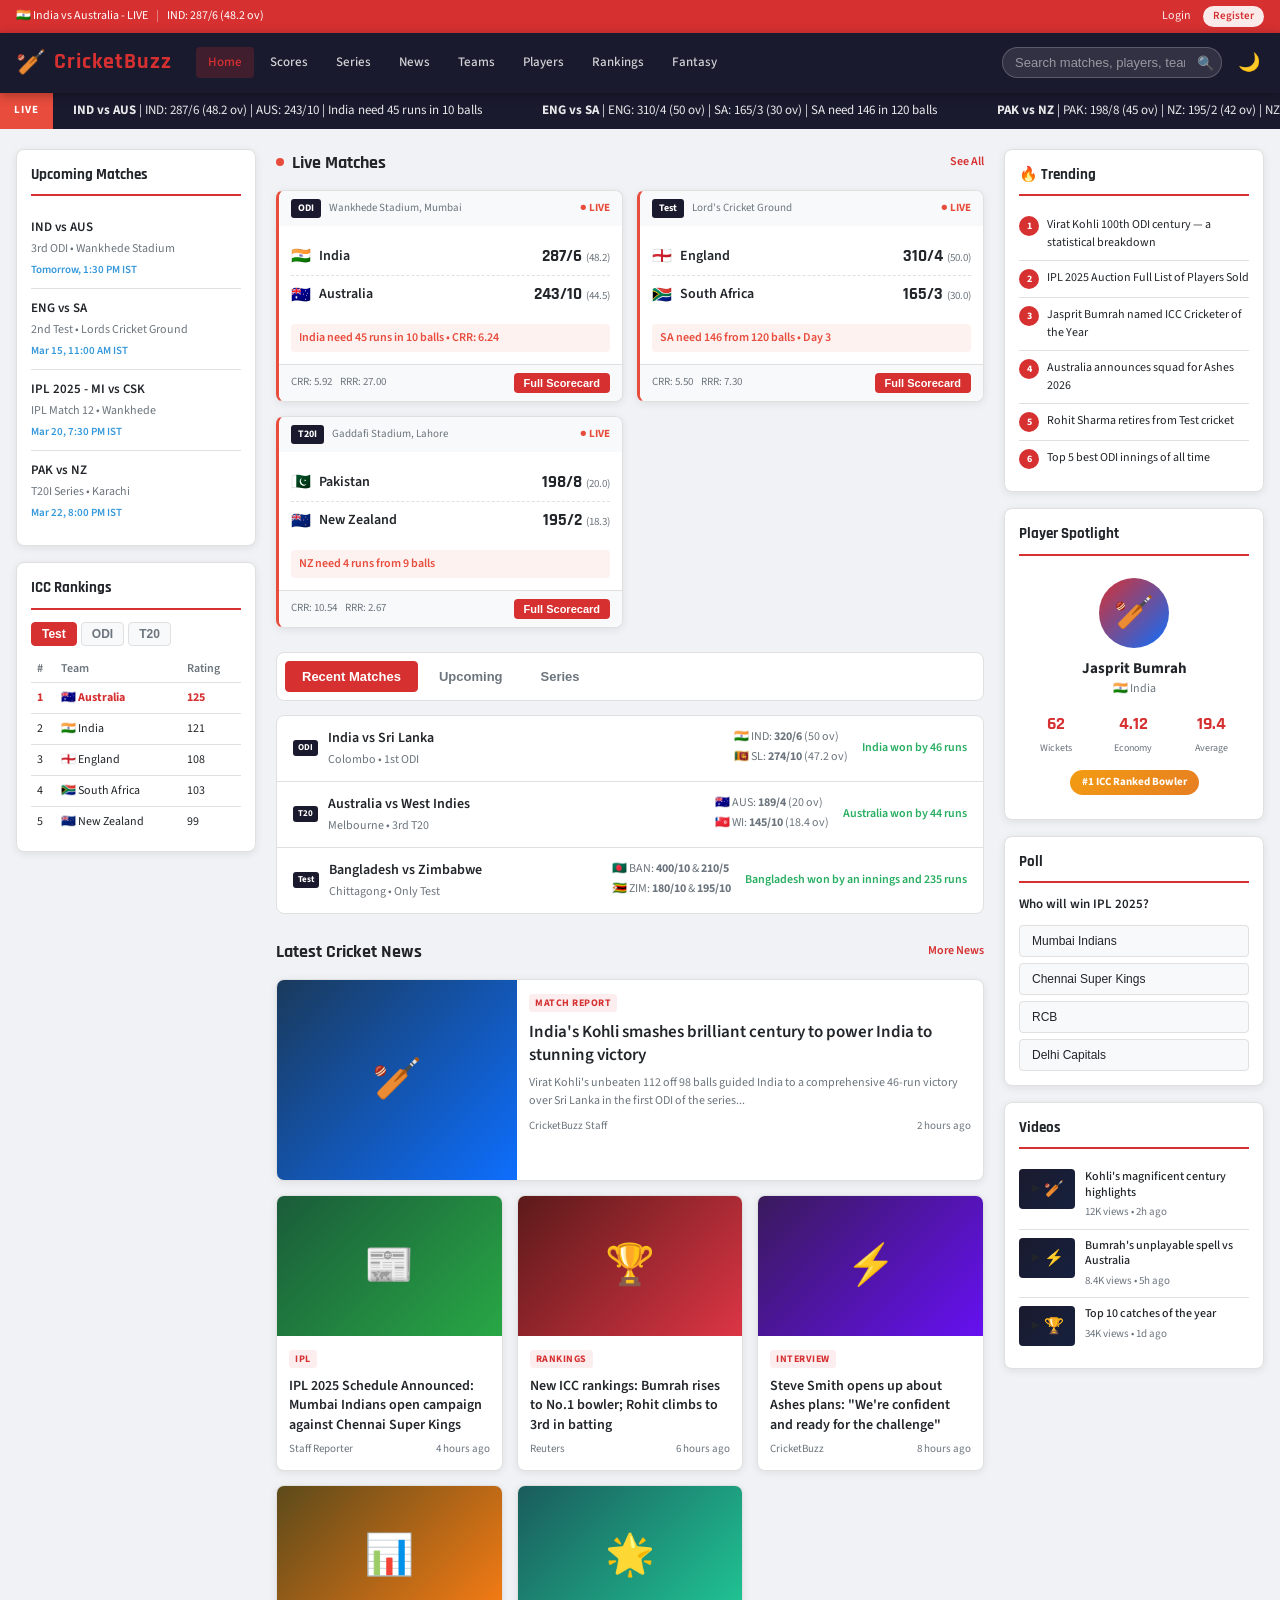
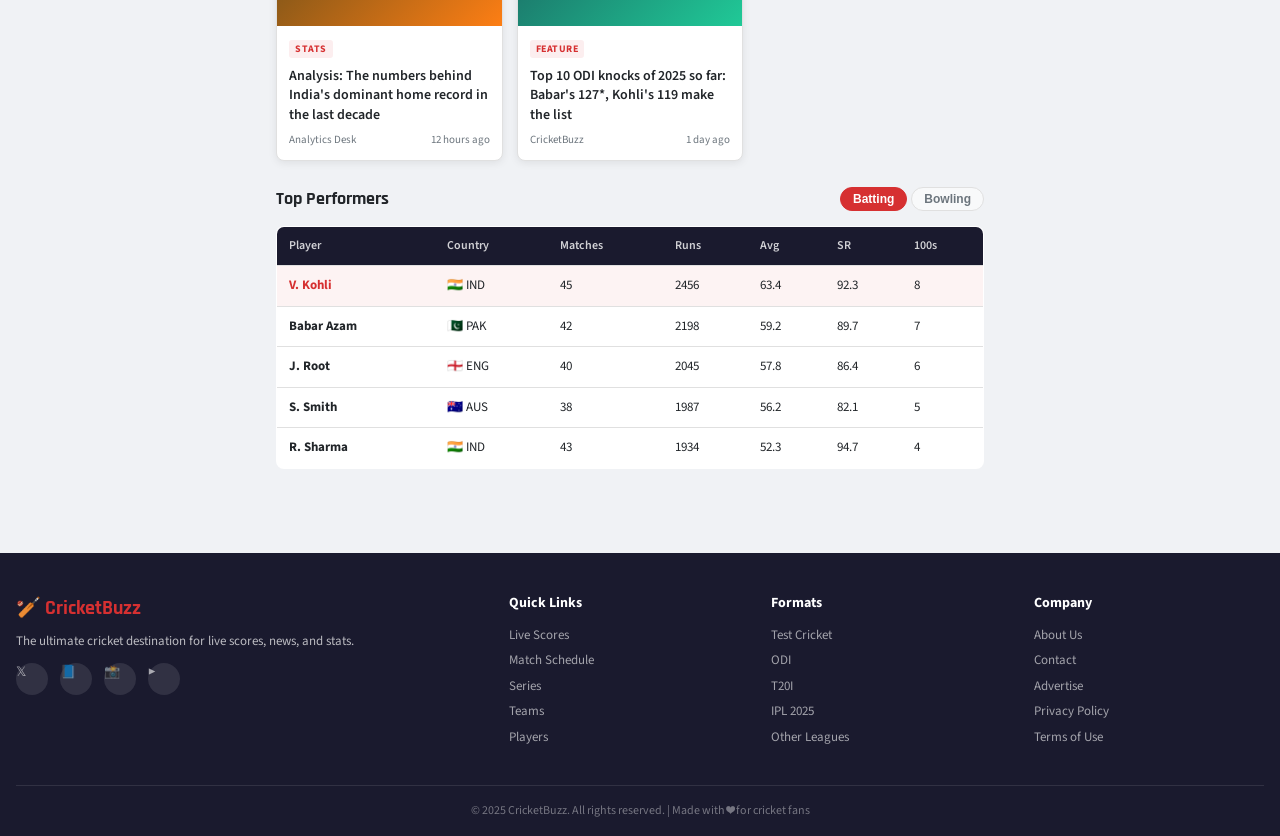
==== index.html @ 5d28f2ae "Add files via upload" ====
<!DOCTYPE html>
<html lang="en">
<head>
<meta charset="UTF-8">
<meta name="viewport" content="width=device-width, initial-scale=1.0">
<title>CricketBuzz - Live Cricket Scores, News & Stats</title>
<link href="https://fonts.googleapis.com/css2?family=Rajdhani:wght@400;500;600;700&family=Source+Sans+3:wght@300;400;600;700&display=swap" rel="stylesheet">
<link rel="stylesheet" href="style.css">
</head>
<body>

<!-- TOP BAR -->
<div class="top-bar">
  <div class="container">
    <div class="top-bar-left">
      <span>🇮🇳 India vs Australia - LIVE</span>
      <span class="separator">|</span>
      <span>IND: 287/6 (48.2 ov)</span>
    </div>
    <div class="top-bar-right">
      <a href="#">Login</a>
      <a href="#" class="btn-register">Register</a>
    </div>
  </div>
</div>

<!-- HEADER -->
<header class="header">
  <div class="container">
    <div class="header-inner">
      <div class="logo">
        <span class="logo-icon">🏏</span>
        <span class="logo-text">CricketBuzz</span>
      </div>
      <nav class="main-nav">
        <a href="#" class="active">Home</a>
        <a href="#">Scores</a>
        <a href="#">Series</a>
        <a href="#">News</a>
        <a href="#">Teams</a>
        <a href="#">Players</a>
        <a href="#">Rankings</a>
        <a href="#">Fantasy</a>
      </nav>
      <div class="header-actions">
        <div class="search-bar">
          <input type="text" placeholder="Search matches, players, teams..." id="searchInput">
          <button class="search-btn">🔍</button>
          <div class="search-dropdown" id="searchDropdown"></div>
        </div>
        <div class="theme-toggle" id="themeToggle" title="Toggle theme">🌙</div>
      </div>
    </div>
    <div class="mobile-nav-toggle" id="navToggle">☰</div>
  </div>
</header>

<!-- LIVE MATCH TICKER -->
<div class="ticker-bar">
  <div class="ticker-label">LIVE</div>
  <div class="ticker-content">
    <div class="ticker-track" id="tickerTrack">
      <span class="ticker-item"><strong>IND vs AUS</strong> | IND: 287/6 (48.2 ov) | AUS: 243/10 | India need 45 runs in 10 balls</span>
      <span class="ticker-item"><strong>ENG vs SA</strong> | ENG: 310/4 (50 ov) | SA: 165/3 (30 ov) | SA need 146 in 120 balls</span>
      <span class="ticker-item"><strong>PAK vs NZ</strong> | PAK: 198/8 (45 ov) | NZ: 195/2 (42 ov) | NZ need 4 in 18 balls</span>
      <span class="ticker-item"><strong>WI vs SL</strong> | WI: 145/10 (38.4 ov) | SL: 148/3 (31.2 ov) | SL won by 7 wickets</span>
    </div>
  </div>
</div>

<!-- MAIN CONTENT -->
<main class="main-content">
  <div class="container">
    <div class="content-grid">

      <!-- LEFT SIDEBAR -->
      <aside class="left-sidebar">
        <div class="widget">
          <div class="widget-title">Upcoming Matches</div>
          <div class="upcoming-list" id="upcomingList">
            <div class="upcoming-item">
              <div class="match-teams">IND vs AUS</div>
              <div class="match-info">3rd ODI • Wankhede Stadium</div>
              <div class="match-time">Tomorrow, 1:30 PM IST</div>
            </div>
            <div class="upcoming-item">
              <div class="match-teams">ENG vs SA</div>
              <div class="match-info">2nd Test • Lords Cricket Ground</div>
              <div class="match-time">Mar 15, 11:00 AM IST</div>
            </div>
            <div class="upcoming-item">
              <div class="match-teams">IPL 2025 - MI vs CSK</div>
              <div class="match-info">IPL Match 12 • Wankhede</div>
              <div class="match-time">Mar 20, 7:30 PM IST</div>
            </div>
            <div class="upcoming-item">
              <div class="match-teams">PAK vs NZ</div>
              <div class="match-info">T20I Series • Karachi</div>
              <div class="match-time">Mar 22, 8:00 PM IST</div>
            </div>
          </div>
        </div>

        <div class="widget">
          <div class="widget-title">ICC Rankings</div>
          <div class="tabs-mini">
            <button class="tab-mini active" onclick="showRankingTab('test')">Test</button>
            <button class="tab-mini" onclick="showRankingTab('odi')">ODI</button>
            <button class="tab-mini" onclick="showRankingTab('t20')">T20</button>
          </div>
          <div id="rankingContent">
            <table class="ranking-table">
              <thead><tr><th>#</th><th>Team</th><th>Rating</th></tr></thead>
              <tbody id="rankingBody">
                <tr><td>1</td><td>🇦🇺 Australia</td><td>125</td></tr>
                <tr><td>2</td><td>🇮🇳 India</td><td>121</td></tr>
                <tr><td>3</td><td>🏴󠁧󠁢󠁥󠁮󠁧󠁿 England</td><td>108</td></tr>
                <tr><td>4</td><td>🇿🇦 South Africa</td><td>103</td></tr>
                <tr><td>5</td><td>🇳🇿 New Zealand</td><td>99</td></tr>
              </tbody>
            </table>
          </div>
        </div>
      </aside>

      <!-- CENTER CONTENT -->
      <div class="center-content">

        <!-- LIVE MATCHES -->
        <section class="section">
          <div class="section-header">
            <h2 class="section-title"><span class="live-dot"></span> Live Matches</h2>
            <a href="#" class="see-all">See All</a>
          </div>
          <div class="live-matches-grid" id="liveMatchGrid">

            <div class="match-card live" onclick="openMatchModal('IND vs AUS')">
              <div class="match-card-header">
                <span class="match-type-badge">ODI</span>
                <span class="match-venue">Wankhede Stadium, Mumbai</span>
                <span class="live-badge pulse">● LIVE</span>
              </div>
              <div class="match-card-body">
                <div class="team-score">
                  <div class="team-info"><span class="flag">🇮🇳</span><span class="team-name">India</span></div>
                  <div class="score-info"><span class="score">287/6</span><span class="overs">(48.2)</span></div>
                </div>
                <div class="team-score">
                  <div class="team-info"><span class="flag">🇦🇺</span><span class="team-name">Australia</span></div>
                  <div class="score-info"><span class="score">243/10</span><span class="overs">(44.5)</span></div>
                </div>
                <div class="match-status">India need 45 runs in 10 balls • CRR: 6.24</div>
              </div>
              <div class="match-card-footer">
                <span class="crr">CRR: 5.92</span>
                <span class="rrr">RRR: 27.00</span>
                <button class="btn-scorecard">Full Scorecard</button>
              </div>
            </div>

            <div class="match-card live" onclick="openMatchModal('ENG vs SA')">
              <div class="match-card-header">
                <span class="match-type-badge">Test</span>
                <span class="match-venue">Lord's Cricket Ground</span>
                <span class="live-badge pulse">● LIVE</span>
              </div>
              <div class="match-card-body">
                <div class="team-score">
                  <div class="team-info"><span class="flag">🏴󠁧󠁢󠁥󠁮󠁧󠁿</span><span class="team-name">England</span></div>
                  <div class="score-info"><span class="score">310/4</span><span class="overs">(50.0)</span></div>
                </div>
                <div class="team-score">
                  <div class="team-info"><span class="flag">🇿🇦</span><span class="team-name">South Africa</span></div>
                  <div class="score-info"><span class="score">165/3</span><span class="overs">(30.0)</span></div>
                </div>
                <div class="match-status">SA need 146 from 120 balls • Day 3</div>
              </div>
              <div class="match-card-footer">
                <span class="crr">CRR: 5.50</span>
                <span class="rrr">RRR: 7.30</span>
                <button class="btn-scorecard">Full Scorecard</button>
              </div>
            </div>

            <div class="match-card live" onclick="openMatchModal('PAK vs NZ')">
              <div class="match-card-header">
                <span class="match-type-badge">T20I</span>
                <span class="match-venue">Gaddafi Stadium, Lahore</span>
                <span class="live-badge pulse">● LIVE</span>
              </div>
              <div class="match-card-body">
                <div class="team-score">
                  <div class="team-info"><span class="flag">🇵🇰</span><span class="team-name">Pakistan</span></div>
                  <div class="score-info"><span class="score">198/8</span><span class="overs">(20.0)</span></div>
                </div>
                <div class="team-score">
                  <div class="team-info"><span class="flag">🇳🇿</span><span class="team-name">New Zealand</span></div>
                  <div class="score-info"><span class="score">195/2</span><span class="overs">(18.3)</span></div>
                </div>
                <div class="match-status">NZ need 4 runs from 9 balls</div>
              </div>
              <div class="match-card-footer">
                <span class="crr">CRR: 10.54</span>
                <span class="rrr">RRR: 2.67</span>
                <button class="btn-scorecard">Full Scorecard</button>
              </div>
            </div>

          </div>
        </section>

        <!-- TABS: Recent / Upcoming -->
        <section class="section">
          <div class="tabs-bar">
            <button class="tab active" onclick="showTab('recent')">Recent Matches</button>
            <button class="tab" onclick="showTab('upcoming')">Upcoming</button>
            <button class="tab" onclick="showTab('series')">Series</button>
          </div>

          <div id="tab-recent" class="tab-content active">
            <div class="match-list">
              <div class="match-list-item completed">
                <div class="mli-left">
                  <span class="match-type-badge small">ODI</span>
                  <div>
                    <div class="mli-teams">India vs Sri Lanka</div>
                    <div class="mli-venue">Colombo • 1st ODI</div>
                  </div>
                </div>
                <div class="mli-scores">
                  <div>🇮🇳 IND: <strong>320/6</strong> (50 ov)</div>
                  <div>🇱🇰 SL: <strong>274/10</strong> (47.2 ov)</div>
                </div>
                <div class="mli-result win">India won by 46 runs</div>
              </div>
              <div class="match-list-item completed">
                <div class="mli-left">
                  <span class="match-type-badge small">T20</span>
                  <div>
                    <div class="mli-teams">Australia vs West Indies</div>
                    <div class="mli-venue">Melbourne • 3rd T20</div>
                  </div>
                </div>
                <div class="mli-scores">
                  <div>🇦🇺 AUS: <strong>189/4</strong> (20 ov)</div>
                  <div>🇼🇫 WI: <strong>145/10</strong> (18.4 ov)</div>
                </div>
                <div class="mli-result win">Australia won by 44 runs</div>
              </div>
              <div class="match-list-item completed">
                <div class="mli-left">
                  <span class="match-type-badge small">Test</span>
                  <div>
                    <div class="mli-teams">Bangladesh vs Zimbabwe</div>
                    <div class="mli-venue">Chittagong • Only Test</div>
                  </div>
                </div>
                <div class="mli-scores">
                  <div>🇧🇩 BAN: <strong>400/10</strong> & <strong>210/5</strong></div>
                  <div>🇿🇼 ZIM: <strong>180/10</strong> & <strong>195/10</strong></div>
                </div>
                <div class="mli-result win">Bangladesh won by an innings and 235 runs</div>
              </div>
            </div>
          </div>

          <div id="tab-upcoming" class="tab-content">
            <div class="match-list">
              <div class="match-list-item upcoming">
                <div class="mli-left">
                  <span class="match-type-badge small ipl">IPL</span>
                  <div>
                    <div class="mli-teams">MI vs CSK</div>
                    <div class="mli-venue">Wankhede, Mumbai • Match 12</div>
                  </div>
                </div>
                <div class="mli-time">Mar 20 • 7:30 PM IST</div>
                <div class="mli-result upcoming-tag">Upcoming</div>
              </div>
              <div class="match-list-item upcoming">
                <div class="mli-left">
                  <span class="match-type-badge small">ODI</span>
                  <div>
                    <div class="mli-teams">IND vs AUS</div>
                    <div class="mli-venue">Pune • 3rd ODI</div>
                  </div>
                </div>
                <div class="mli-time">Mar 21 • 1:30 PM IST</div>
                <div class="mli-result upcoming-tag">Upcoming</div>
              </div>
            </div>
          </div>

          <div id="tab-series" class="tab-content">
            <div class="series-list">
              <div class="series-item">
                <div class="series-flag">🇮🇳</div>
                <div class="series-info">
                  <div class="series-name">India vs Australia 2025</div>
                  <div class="series-format">3 ODIs, 2 T20Is</div>
                </div>
                <span class="series-status live-tag">Live</span>
              </div>
              <div class="series-item">
                <div class="series-flag">🏆</div>
                <div class="series-info">
                  <div class="series-name">IPL 2025</div>
                  <div class="series-format">74 Matches</div>
                </div>
                <span class="series-status upcoming-tag">Upcoming</span>
              </div>
              <div class="series-item">
                <div class="series-flag">🏴󠁧󠁢󠁥󠁮󠁧󠁿</div>
                <div class="series-info">
                  <div class="series-name">England vs South Africa</div>
                  <div class="series-format">2 Tests</div>
                </div>
                <span class="series-status live-tag">Live</span>
              </div>
            </div>
          </div>
        </section>

        <!-- NEWS SECTION -->
        <section class="section">
          <div class="section-header">
            <h2 class="section-title">Latest Cricket News</h2>
            <a href="#" class="see-all">More News</a>
          </div>
          <div class="news-grid" id="newsGrid">
            <div class="news-card featured">
              <div class="news-img" style="background: linear-gradient(135deg, #1a3a5c, #0d6efd);">
                <span class="news-img-icon">🏏</span>
              </div>
              <div class="news-body">
                <span class="news-tag">MATCH REPORT</span>
                <h3 class="news-title">India's Kohli smashes brilliant century to power India to stunning victory</h3>
                <p class="news-excerpt">Virat Kohli's unbeaten 112 off 98 balls guided India to a comprehensive 46-run victory over Sri Lanka in the first ODI of the series...</p>
                <div class="news-meta"><span>CricketBuzz Staff</span><span>2 hours ago</span></div>
              </div>
            </div>

            <div class="news-card">
              <div class="news-img" style="background: linear-gradient(135deg, #1a5c3a, #28a745);">
                <span class="news-img-icon">📰</span>
              </div>
              <div class="news-body">
                <span class="news-tag">IPL</span>
                <h3 class="news-title">IPL 2025 Schedule Announced: Mumbai Indians open campaign against Chennai Super Kings</h3>
                <div class="news-meta"><span>Staff Reporter</span><span>4 hours ago</span></div>
              </div>
            </div>

            <div class="news-card">
              <div class="news-img" style="background: linear-gradient(135deg, #5c1a1a, #dc3545);">
                <span class="news-img-icon">🏆</span>
              </div>
              <div class="news-body">
                <span class="news-tag">RANKINGS</span>
                <h3 class="news-title">New ICC rankings: Bumrah rises to No.1 bowler; Rohit climbs to 3rd in batting</h3>
                <div class="news-meta"><span>Reuters</span><span>6 hours ago</span></div>
              </div>
            </div>

            <div class="news-card">
              <div class="news-img" style="background: linear-gradient(135deg, #3a1a5c, #6610f2);">
                <span class="news-img-icon">⚡</span>
              </div>
              <div class="news-body">
                <span class="news-tag">INTERVIEW</span>
                <h3 class="news-title">Steve Smith opens up about Ashes plans: "We're confident and ready for the challenge"</h3>
                <div class="news-meta"><span>CricketBuzz</span><span>8 hours ago</span></div>
              </div>
            </div>

            <div class="news-card">
              <div class="news-img" style="background: linear-gradient(135deg, #5c4a1a, #fd7e14);">
                <span class="news-img-icon">📊</span>
              </div>
              <div class="news-body">
                <span class="news-tag">STATS</span>
                <h3 class="news-title">Analysis: The numbers behind India's dominant home record in the last decade</h3>
                <div class="news-meta"><span>Analytics Desk</span><span>12 hours ago</span></div>
              </div>
            </div>

            <div class="news-card">
              <div class="news-img" style="background: linear-gradient(135deg, #1a5c5c, #20c997);">
                <span class="news-img-icon">🌟</span>
              </div>
              <div class="news-body">
                <span class="news-tag">FEATURE</span>
                <h3 class="news-title">Top 10 ODI knocks of 2025 so far: Babar's 127*, Kohli's 119 make the list</h3>
                <div class="news-meta"><span>CricketBuzz</span><span>1 day ago</span></div>
              </div>
            </div>
          </div>
        </section>

        <!-- PLAYER STATS -->
        <section class="section">
          <div class="section-header">
            <h2 class="section-title">Top Performers</h2>
            <div class="tabs-inline">
              <button class="tab-sm active" onclick="showStatsTab('batting')">Batting</button>
              <button class="tab-sm" onclick="showStatsTab('bowling')">Bowling</button>
            </div>
          </div>
          <div id="stats-batting" class="stats-content active">
            <table class="stats-table">
              <thead>
                <tr><th>Player</th><th>Country</th><th>Matches</th><th>Runs</th><th>Avg</th><th>SR</th><th>100s</th></tr>
              </thead>
              <tbody>
                <tr class="top-row"><td><strong>V. Kohli</strong></td><td>🇮🇳 IND</td><td>45</td><td>2456</td><td>63.4</td><td>92.3</td><td>8</td></tr>
                <tr><td><strong>Babar Azam</strong></td><td>🇵🇰 PAK</td><td>42</td><td>2198</td><td>59.2</td><td>89.7</td><td>7</td></tr>
                <tr><td><strong>J. Root</strong></td><td>🏴󠁧󠁢󠁥󠁮󠁧󠁿 ENG</td><td>40</td><td>2045</td><td>57.8</td><td>86.4</td><td>6</td></tr>
                <tr><td><strong>S. Smith</strong></td><td>🇦🇺 AUS</td><td>38</td><td>1987</td><td>56.2</td><td>82.1</td><td>5</td></tr>
                <tr><td><strong>R. Sharma</strong></td><td>🇮🇳 IND</td><td>43</td><td>1934</td><td>52.3</td><td>94.7</td><td>4</td></tr>
              </tbody>
            </table>
          </div>
          <div id="stats-bowling" class="stats-content">
            <table class="stats-table">
              <thead>
                <tr><th>Player</th><th>Country</th><th>Matches</th><th>Wickets</th><th>Avg</th><th>Eco</th><th>5W</th></tr>
              </thead>
              <tbody>
                <tr class="top-row"><td><strong>J. Bumrah</strong></td><td>🇮🇳 IND</td><td>38</td><td>62</td><td>19.4</td><td>4.12</td><td>3</td></tr>
                <tr><td><strong>K. Rabada</strong></td><td>🇿🇦 SA</td><td>35</td><td>58</td><td>21.2</td><td>4.45</td><td>2</td></tr>
                <tr><td><strong>S. Shaheen</strong></td><td>🇵🇰 PAK</td><td>33</td><td>55</td><td>22.8</td><td>4.67</td><td>2</td></tr>
                <tr><td><strong>P. Cummins</strong></td><td>🇦🇺 AUS</td><td>36</td><td>52</td><td>23.5</td><td>4.89</td><td>1</td></tr>
                <tr><td><strong>J. Anderson</strong></td><td>🏴󠁧󠁢󠁥󠁮󠁧󠁿 ENG</td><td>30</td><td>48</td><td>24.1</td><td>3.98</td><td>2</td></tr>
              </tbody>
            </table>
          </div>
        </section>

      </div>

      <!-- RIGHT SIDEBAR -->
      <aside class="right-sidebar">
        <div class="widget">
          <div class="widget-title">🔥 Trending</div>
          <ol class="trending-list">
            <li><a href="#">Virat Kohli 100th ODI century — a statistical breakdown</a></li>
            <li><a href="#">IPL 2025 Auction Full List of Players Sold</a></li>
            <li><a href="#">Jasprit Bumrah named ICC Cricketer of the Year</a></li>
            <li><a href="#">Australia announces squad for Ashes 2026</a></li>
            <li><a href="#">Rohit Sharma retires from Test cricket</a></li>
            <li><a href="#">Top 5 best ODI innings of all time</a></li>
          </ol>
        </div>

        <div class="widget">
          <div class="widget-title">Player Spotlight</div>
          <div class="player-spotlight">
            <div class="player-avatar">🏏</div>
            <div class="player-name">Jasprit Bumrah</div>
            <div class="player-country">🇮🇳 India</div>
            <div class="player-stats-mini">
              <div class="stat-item"><span class="stat-val">62</span><span class="stat-lbl">Wickets</span></div>
              <div class="stat-item"><span class="stat-val">4.12</span><span class="stat-lbl">Economy</span></div>
              <div class="stat-item"><span class="stat-val">19.4</span><span class="stat-lbl">Average</span></div>
            </div>
            <div class="player-badge">#1 ICC Ranked Bowler</div>
          </div>
        </div>

        <div class="widget">
          <div class="widget-title">Poll</div>
          <div class="poll-widget" id="pollWidget">
            <p class="poll-question">Who will win IPL 2025?</p>
            <div class="poll-options">
              <button class="poll-btn" onclick="vote(this, 'mi')">Mumbai Indians</button>
              <button class="poll-btn" onclick="vote(this, 'csk')">Chennai Super Kings</button>
              <button class="poll-btn" onclick="vote(this, 'rcb')">RCB</button>
              <button class="poll-btn" onclick="vote(this, 'dc')">Delhi Capitals</button>
            </div>
            <div class="poll-results" id="pollResults" style="display:none;"></div>
          </div>
        </div>

        <div class="widget">
          <div class="widget-title">Videos</div>
          <div class="video-list">
            <div class="video-item">
              <div class="video-thumb">▶ 🏏</div>
              <div class="video-info">
                <div class="video-title">Kohli's magnificent century highlights</div>
                <div class="video-meta">12K views • 2h ago</div>
              </div>
            </div>
            <div class="video-item">
              <div class="video-thumb">▶ ⚡</div>
              <div class="video-info">
                <div class="video-title">Bumrah's unplayable spell vs Australia</div>
                <div class="video-meta">8.4K views • 5h ago</div>
              </div>
            </div>
            <div class="video-item">
              <div class="video-thumb">▶ 🏆</div>
              <div class="video-info">
                <div class="video-title">Top 10 catches of the year</div>
                <div class="video-meta">34K views • 1d ago</div>
              </div>
            </div>
          </div>
        </div>
      </aside>

    </div>
  </div>
</main>

<!-- MATCH MODAL -->
<div class="modal-overlay" id="matchModal" onclick="closeModal()">
  <div class="modal" onclick="event.stopPropagation()">
    <button class="modal-close" onclick="closeModal()">✕</button>
    <div id="modalContent"></div>
  </div>
</div>

<!-- FOOTER -->
<footer class="footer">
  <div class="container">
    <div class="footer-grid">
      <div class="footer-col">
        <div class="footer-logo">🏏 CricketBuzz</div>
        <p>The ultimate cricket destination for live scores, news, and stats.</p>
        <div class="social-links">
          <a href="#">𝕏</a><a href="#">📘</a><a href="#">📸</a><a href="#">▶</a>
        </div>
      </div>
      <div class="footer-col">
        <div class="footer-heading">Quick Links</div>
        <a href="#">Live Scores</a>
        <a href="#">Match Schedule</a>
        <a href="#">Series</a>
        <a href="#">Teams</a>
        <a href="#">Players</a>
      </div>
      <div class="footer-col">
        <div class="footer-heading">Formats</div>
        <a href="#">Test Cricket</a>
        <a href="#">ODI</a>
        <a href="#">T20I</a>
        <a href="#">IPL 2025</a>
        <a href="#">Other Leagues</a>
      </div>
      <div class="footer-col">
        <div class="footer-heading">Company</div>
        <a href="#">About Us</a>
        <a href="#">Contact</a>
        <a href="#">Advertise</a>
        <a href="#">Privacy Policy</a>
        <a href="#">Terms of Use</a>
      </div>
    </div>
    <div class="footer-bottom">
      <p>© 2025 CricketBuzz. All rights reserved. | Made with ❤️ for cricket fans</p>
    </div>
  </div>
</footer>

<script src="app.js"></script>
</body>
</html>
---- style.css ----
/* ===========================
   CRICKETBUZZ CLONE - CSS
   =========================== */

:root {
  --primary: #d63031;
  --primary-dark: #b02020;
  --secondary: #0d6efd;
  --accent: #f39c12;
  --bg: #f0f2f5;
  --surface: #ffffff;
  --surface2: #f8f9fa;
  --border: #e0e0e0;
  --text: #212529;
  --text-muted: #6c757d;
  --text-light: #adb5bd;
  --header-bg: #1a1a2e;
  --header-text: #ffffff;
  --live-color: #e74c3c;
  --win-color: #27ae60;
  --upcoming-color: #3498db;
  --ticker-bg: #1a1a2e;
  --shadow: 0 2px 8px rgba(0,0,0,0.08);
  --shadow-md: 0 4px 16px rgba(0,0,0,0.12);
  --radius: 8px;
  --radius-sm: 4px;
}

[data-theme="dark"] {
  --bg: #0d1117;
  --surface: #161b22;
  --surface2: #21262d;
  --border: #30363d;
  --text: #e6edf3;
  --text-muted: #8b949e;
  --text-light: #484f58;
  --header-bg: #0d1117;
  --shadow: 0 2px 8px rgba(0,0,0,0.3);
}

* { box-sizing: border-box; margin: 0; padding: 0; }

body {
  font-family: 'Source Sans 3', sans-serif;
  background: var(--bg);
  color: var(--text);
  font-size: 14px;
  line-height: 1.5;
  transition: background 0.3s, color 0.3s;
}

a { color: inherit; text-decoration: none; }
a:hover { color: var(--primary); }

.container {
  max-width: 1280px;
  margin: 0 auto;
  padding: 0 16px;
}

/* ===== TOP BAR ===== */
.top-bar {
  background: var(--primary);
  color: white;
  font-size: 12px;
  padding: 6px 0;
}
.top-bar .container {
  display: flex;
  justify-content: space-between;
  align-items: center;
}
.top-bar-left { display: flex; align-items: center; gap: 8px; }
.top-bar .separator { opacity: 0.5; }
.top-bar-right { display: flex; align-items: center; gap: 12px; }
.top-bar-right a { color: white; opacity: 0.9; }
.btn-register {
  background: white;
  color: var(--primary) !important;
  padding: 2px 10px;
  border-radius: 20px;
  font-weight: 600;
  font-size: 11px;
}

/* ===== HEADER ===== */
.header {
  background: var(--header-bg);
  color: var(--header-text);
  position: sticky;
  top: 0;
  z-index: 100;
  box-shadow: 0 2px 10px rgba(0,0,0,0.3);
}
.header-inner {
  display: flex;
  align-items: center;
  gap: 24px;
  padding: 12px 0;
}
.logo {
  display: flex;
  align-items: center;
  gap: 8px;
  flex-shrink: 0;
}
.logo-icon { font-size: 24px; }
.logo-text {
  font-family: 'Rajdhani', sans-serif;
  font-size: 22px;
  font-weight: 700;
  color: var(--primary);
  letter-spacing: 1px;
}

.main-nav {
  display: flex;
  gap: 4px;
  flex: 1;
}
.main-nav a {
  color: rgba(255,255,255,0.8);
  padding: 6px 12px;
  border-radius: var(--radius-sm);
  font-size: 13px;
  font-weight: 500;
  transition: all 0.2s;
  white-space: nowrap;
}
.main-nav a:hover,
.main-nav a.active {
  color: white;
  background: rgba(214,48,49,0.2);
}
.main-nav a.active { color: var(--primary); }

.header-actions {
  display: flex;
  align-items: center;
  gap: 12px;
}
.search-bar {
  position: relative;
  display: flex;
  align-items: center;
}
.search-bar input {
  background: rgba(255,255,255,0.1);
  border: 1px solid rgba(255,255,255,0.2);
  color: white;
  padding: 7px 36px 7px 12px;
  border-radius: 20px;
  width: 220px;
  font-size: 13px;
  outline: none;
  transition: all 0.3s;
}
.search-bar input::placeholder { color: rgba(255,255,255,0.5); }
.search-bar input:focus {
  background: rgba(255,255,255,0.15);
  border-color: var(--primary);
  width: 260px;
}
.search-btn {
  position: absolute;
  right: 8px;
  background: none;
  border: none;
  cursor: pointer;
  font-size: 14px;
  color: rgba(255,255,255,0.7);
}
.search-dropdown {
  position: absolute;
  top: 100%;
  left: 0;
  right: 0;
  background: var(--surface);
  border: 1px solid var(--border);
  border-radius: var(--radius);
  box-shadow: var(--shadow-md);
  z-index: 200;
  display: none;
  max-height: 300px;
  overflow-y: auto;
}
.search-dropdown.show { display: block; }
.search-result-item {
  padding: 10px 14px;
  cursor: pointer;
  border-bottom: 1px solid var(--border);
  color: var(--text);
  font-size: 13px;
}
.search-result-item:hover { background: var(--surface2); }

.theme-toggle {
  cursor: pointer;
  font-size: 18px;
  padding: 4px;
  border-radius: 50%;
  transition: transform 0.3s;
}
.theme-toggle:hover { transform: scale(1.2); }

.mobile-nav-toggle {
  display: none;
  color: white;
  font-size: 22px;
  cursor: pointer;
  padding: 4px 8px;
}

/* ===== TICKER ===== */
.ticker-bar {
  background: var(--ticker-bg);
  color: white;
  display: flex;
  align-items: center;
  overflow: hidden;
  height: 36px;
}
.ticker-label {
  background: var(--live-color);
  padding: 6px 14px;
  font-weight: 700;
  font-size: 11px;
  letter-spacing: 1px;
  flex-shrink: 0;
  height: 100%;
  display: flex;
  align-items: center;
}
.ticker-content {
  flex: 1;
  overflow: hidden;
}
.ticker-track {
  display: inline-flex;
  gap: 60px;
  animation: ticker 40s linear infinite;
  white-space: nowrap;
  padding-left: 20px;
}
.ticker-track:hover { animation-play-state: paused; }
@keyframes ticker {
  from { transform: translateX(0); }
  to { transform: translateX(-50%); }
}
.ticker-item { font-size: 13px; color: rgba(255,255,255,0.9); }

/* ===== MAIN CONTENT ===== */
.main-content { padding: 20px 0 40px; }
.content-grid {
  display: grid;
  grid-template-columns: 240px 1fr 260px;
  gap: 20px;
  align-items: start;
}

/* ===== SECTIONS ===== */
.section { margin-bottom: 24px; }
.section-header {
  display: flex;
  justify-content: space-between;
  align-items: center;
  margin-bottom: 14px;
}
.section-title {
  font-family: 'Rajdhani', sans-serif;
  font-size: 18px;
  font-weight: 700;
  color: var(--text);
  display: flex;
  align-items: center;
  gap: 8px;
}
.see-all {
  font-size: 12px;
  color: var(--primary);
  font-weight: 600;
}
.see-all:hover { text-decoration: underline; }
.live-dot {
  width: 8px; height: 8px;
  background: var(--live-color);
  border-radius: 50%;
  animation: pulseDot 1.5s ease-in-out infinite;
  display: inline-block;
}
@keyframes pulseDot {
  0%, 100% { opacity: 1; transform: scale(1); }
  50% { opacity: 0.5; transform: scale(1.3); }
}

/* ===== WIDGETS ===== */
.widget {
  background: var(--surface);
  border-radius: var(--radius);
  padding: 14px;
  margin-bottom: 16px;
  box-shadow: var(--shadow);
  border: 1px solid var(--border);
}
.widget-title {
  font-family: 'Rajdhani', sans-serif;
  font-size: 15px;
  font-weight: 700;
  color: var(--text);
  margin-bottom: 12px;
  padding-bottom: 8px;
  border-bottom: 2px solid var(--primary);
}

/* ===== UPCOMING LIST ===== */
.upcoming-item {
  padding: 10px 0;
  border-bottom: 1px solid var(--border);
}
.upcoming-item:last-child { border-bottom: none; }
.match-teams { font-weight: 600; font-size: 13px; }
.match-info { font-size: 12px; color: var(--text-muted); margin-top: 2px; }
.match-time { font-size: 11px; color: var(--upcoming-color); margin-top: 4px; font-weight: 600; }

/* ===== RANKING TABLE ===== */
.tabs-mini {
  display: flex;
  gap: 4px;
  margin-bottom: 10px;
}
.tab-mini {
  padding: 4px 10px;
  background: var(--surface2);
  border: 1px solid var(--border);
  border-radius: var(--radius-sm);
  cursor: pointer;
  font-size: 12px;
  font-weight: 600;
  color: var(--text-muted);
  transition: all 0.2s;
}
.tab-mini.active {
  background: var(--primary);
  color: white;
  border-color: var(--primary);
}
.ranking-table {
  width: 100%;
  border-collapse: collapse;
  font-size: 12px;
}
.ranking-table th {
  text-align: left;
  color: var(--text-muted);
  padding: 4px 6px;
  font-weight: 600;
}
.ranking-table td { padding: 6px 6px; border-top: 1px solid var(--border); }
.ranking-table tr:first-child td { font-weight: 700; color: var(--primary); }

/* ===== LIVE MATCH CARDS ===== */
.live-matches-grid {
  display: grid;
  grid-template-columns: repeat(auto-fill, minmax(280px, 1fr));
  gap: 14px;
}
.match-card {
  background: var(--surface);
  border-radius: var(--radius);
  border: 1px solid var(--border);
  overflow: hidden;
  cursor: pointer;
  transition: all 0.25s;
  box-shadow: var(--shadow);
}
.match-card:hover {
  transform: translateY(-3px);
  box-shadow: var(--shadow-md);
  border-color: var(--primary);
}
.match-card.live { border-left: 3px solid var(--live-color); }

.match-card-header {
  background: var(--surface2);
  padding: 8px 12px;
  display: flex;
  align-items: center;
  gap: 8px;
  font-size: 11px;
  color: var(--text-muted);
}
.match-venue { flex: 1; overflow: hidden; text-overflow: ellipsis; white-space: nowrap; }

.match-type-badge {
  background: var(--header-bg);
  color: white;
  padding: 2px 7px;
  border-radius: 3px;
  font-size: 10px;
  font-weight: 700;
  flex-shrink: 0;
}
.match-type-badge.small { font-size: 9px; padding: 1px 5px; }
.match-type-badge.ipl { background: var(--primary); }

.live-badge {
  color: var(--live-color);
  font-weight: 700;
  font-size: 11px;
  flex-shrink: 0;
}
.live-badge.pulse { animation: pulseDot 1.5s ease-in-out infinite; }

.match-card-body { padding: 12px; }
.team-score {
  display: flex;
  justify-content: space-between;
  align-items: center;
  padding: 6px 0;
}
.team-score + .team-score { border-top: 1px dashed var(--border); }
.team-info { display: flex; align-items: center; gap: 8px; font-weight: 600; font-size: 14px; }
.flag { font-size: 16px; }
.score-info { display: flex; align-items: baseline; gap: 4px; }
.score { font-size: 17px; font-weight: 700; color: var(--text); font-family: 'Rajdhani', sans-serif; }
.overs { font-size: 11px; color: var(--text-muted); }

.match-status {
  margin-top: 10px;
  font-size: 12px;
  color: var(--live-color);
  font-weight: 600;
  background: rgba(231,76,60,0.07);
  padding: 5px 8px;
  border-radius: var(--radius-sm);
}

.match-card-footer {
  display: flex;
  align-items: center;
  gap: 8px;
  padding: 8px 12px;
  background: var(--surface2);
  border-top: 1px solid var(--border);
  font-size: 11px;
  color: var(--text-muted);
}
.btn-scorecard {
  margin-left: auto;
  background: var(--primary);
  color: white;
  border: none;
  padding: 4px 10px;
  border-radius: var(--radius-sm);
  cursor: pointer;
  font-size: 11px;
  font-weight: 600;
  transition: background 0.2s;
}
.btn-scorecard:hover { background: var(--primary-dark); }

/* ===== TABS ===== */
.tabs-bar {
  display: flex;
  gap: 4px;
  background: var(--surface);
  padding: 8px;
  border-radius: var(--radius);
  border: 1px solid var(--border);
  margin-bottom: 14px;
}
.tab {
  padding: 7px 16px;
  background: none;
  border: 1px solid transparent;
  border-radius: var(--radius-sm);
  cursor: pointer;
  font-size: 13px;
  font-weight: 600;
  color: var(--text-muted);
  transition: all 0.2s;
}
.tab:hover { color: var(--text); background: var(--surface2); }
.tab.active { background: var(--primary); color: white; border-color: var(--primary); }
.tab-content { display: none; }
.tab-content.active { display: block; }

.tabs-inline { display: flex; gap: 4px; }
.tab-sm {
  padding: 4px 12px;
  background: var(--surface2);
  border: 1px solid var(--border);
  border-radius: 20px;
  cursor: pointer;
  font-size: 12px;
  font-weight: 600;
  color: var(--text-muted);
  transition: all 0.2s;
}
.tab-sm.active { background: var(--primary); color: white; border-color: var(--primary); }

/* ===== MATCH LIST ===== */
.match-list {
  background: var(--surface);
  border-radius: var(--radius);
  border: 1px solid var(--border);
  overflow: hidden;
}
.match-list-item {
  display: flex;
  align-items: center;
  gap: 14px;
  padding: 12px 16px;
  border-bottom: 1px solid var(--border);
  transition: background 0.2s;
}
.match-list-item:last-child { border-bottom: none; }
.match-list-item:hover { background: var(--surface2); }
.mli-left { display: flex; align-items: center; gap: 10px; flex: 1; min-width: 0; }
.mli-teams { font-weight: 600; font-size: 14px; }
.mli-venue { font-size: 12px; color: var(--text-muted); margin-top: 2px; }
.mli-scores { font-size: 12px; color: var(--text-muted); }
.mli-scores div { margin-bottom: 2px; }
.mli-result { font-size: 12px; font-weight: 600; white-space: nowrap; }
.mli-result.win { color: var(--win-color); }
.mli-time { font-size: 12px; color: var(--upcoming-color); font-weight: 600; white-space: nowrap; }
.upcoming-tag { color: var(--upcoming-color) !important; }
.live-tag { color: var(--live-color) !important; }

/* ===== SERIES LIST ===== */
.series-list { background: var(--surface); border-radius: var(--radius); border: 1px solid var(--border); }
.series-item {
  display: flex;
  align-items: center;
  gap: 12px;
  padding: 12px 16px;
  border-bottom: 1px solid var(--border);
}
.series-item:last-child { border-bottom: none; }
.series-flag { font-size: 24px; }
.series-info { flex: 1; }
.series-name { font-weight: 600; font-size: 14px; }
.series-format { font-size: 12px; color: var(--text-muted); margin-top: 2px; }
.series-status { font-size: 11px; font-weight: 700; padding: 2px 8px; border-radius: 20px; white-space: nowrap; }
.series-status.live-tag { background: rgba(231,76,60,0.12); color: var(--live-color); }
.series-status.upcoming-tag { background: rgba(52,152,219,0.12); color: var(--upcoming-color); }

/* ===== NEWS GRID ===== */
.news-grid {
  display: grid;
  grid-template-columns: repeat(3, 1fr);
  gap: 14px;
}
.news-card {
  background: var(--surface);
  border-radius: var(--radius);
  border: 1px solid var(--border);
  overflow: hidden;
  cursor: pointer;
  transition: all 0.25s;
  box-shadow: var(--shadow);
}
.news-card:hover { transform: translateY(-2px); box-shadow: var(--shadow-md); }
.news-card.featured { grid-column: 1 / -1; display: grid; grid-template-columns: 240px 1fr; }
.news-img {
  height: 140px;
  display: flex;
  align-items: center;
  justify-content: center;
  font-size: 40px;
}
.news-card.featured .news-img { height: auto; min-height: 200px; }
.news-body { padding: 12px; }
.news-tag {
  font-size: 10px;
  font-weight: 700;
  letter-spacing: 0.5px;
  color: var(--primary);
  background: rgba(214,48,49,0.08);
  padding: 2px 6px;
  border-radius: 3px;
}
.news-title { font-size: 14px; font-weight: 600; margin: 8px 0 6px; line-height: 1.4; }
.news-card.featured .news-title { font-size: 17px; }
.news-excerpt { font-size: 12px; color: var(--text-muted); line-height: 1.5; margin-bottom: 8px; }
.news-meta { font-size: 11px; color: var(--text-muted); display: flex; justify-content: space-between; }

/* ===== STATS TABLE ===== */
.stats-content { display: none; }
.stats-content.active { display: block; }
.stats-table {
  width: 100%;
  border-collapse: collapse;
  background: var(--surface);
  border-radius: var(--radius);
  overflow: hidden;
  border: 1px solid var(--border);
  font-size: 13px;
}
.stats-table th {
  background: var(--header-bg);
  color: rgba(255,255,255,0.8);
  padding: 10px 12px;
  text-align: left;
  font-weight: 600;
  font-size: 12px;
}
.stats-table td { padding: 10px 12px; border-top: 1px solid var(--border); }
.stats-table tr:hover td { background: var(--surface2); }
.stats-table tr.top-row td { background: rgba(214,48,49,0.06); }
.stats-table tr.top-row td strong { color: var(--primary); }

/* ===== RIGHT SIDEBAR ===== */
.trending-list { list-style: none; counter-reset: trend; }
.trending-list li {
  counter-increment: trend;
  display: flex;
  gap: 8px;
  padding: 8px 0;
  border-bottom: 1px solid var(--border);
  font-size: 12px;
  align-items: flex-start;
}
.trending-list li:last-child { border-bottom: none; }
.trending-list li::before {
  content: counter(trend);
  width: 20px;
  height: 20px;
  background: var(--primary);
  color: white;
  border-radius: 50%;
  display: flex;
  align-items: center;
  justify-content: center;
  font-size: 10px;
  font-weight: 700;
  flex-shrink: 0;
}
.trending-list li a:hover { color: var(--primary); }

/* ===== PLAYER SPOTLIGHT ===== */
.player-spotlight { text-align: center; padding: 10px 0; }
.player-avatar {
  width: 70px; height: 70px;
  background: linear-gradient(135deg, var(--primary), var(--secondary));
  border-radius: 50%;
  display: flex;
  align-items: center;
  justify-content: center;
  font-size: 32px;
  margin: 0 auto 10px;
}
.player-name { font-weight: 700; font-size: 15px; }
.player-country { font-size: 12px; color: var(--text-muted); margin-bottom: 12px; }
.player-stats-mini {
  display: flex;
  justify-content: space-around;
  margin-bottom: 12px;
}
.stat-item { text-align: center; }
.stat-val { display: block; font-size: 18px; font-weight: 700; color: var(--primary); font-family: 'Rajdhani', sans-serif; }
.stat-lbl { font-size: 10px; color: var(--text-muted); }
.player-badge {
  background: linear-gradient(135deg, var(--accent), #e67e22);
  color: white;
  padding: 4px 12px;
  border-radius: 20px;
  font-size: 11px;
  font-weight: 700;
  display: inline-block;
}

/* ===== POLL ===== */
.poll-question { font-size: 13px; font-weight: 600; margin-bottom: 10px; }
.poll-options { display: flex; flex-direction: column; gap: 6px; }
.poll-btn {
  padding: 8px 12px;
  background: var(--surface2);
  border: 1px solid var(--border);
  border-radius: var(--radius-sm);
  cursor: pointer;
  font-size: 12px;
  font-weight: 500;
  text-align: left;
  transition: all 0.2s;
  color: var(--text);
}
.poll-btn:hover { border-color: var(--primary); color: var(--primary); }
.poll-result-row { margin-bottom: 8px; }
.poll-result-label { font-size: 12px; font-weight: 500; margin-bottom: 3px; display: flex; justify-content: space-between; }
.poll-bar { height: 6px; background: var(--border); border-radius: 3px; overflow: hidden; }
.poll-bar-fill { height: 100%; background: var(--primary); border-radius: 3px; transition: width 0.6s ease; }

/* ===== VIDEO LIST ===== */
.video-item {
  display: flex;
  gap: 10px;
  padding: 8px 0;
  border-bottom: 1px solid var(--border);
  cursor: pointer;
}
.video-item:last-child { border-bottom: none; }
.video-thumb {
  width: 56px; height: 40px;
  background: linear-gradient(135deg, #1a1a2e, #16213e);
  border-radius: var(--radius-sm);
  display: flex;
  align-items: center;
  justify-content: center;
  font-size: 16px;
  flex-shrink: 0;
}
.video-title { font-size: 12px; font-weight: 500; line-height: 1.3; }
.video-meta { font-size: 11px; color: var(--text-muted); margin-top: 4px; }

/* ===== MODAL ===== */
.modal-overlay {
  position: fixed;
  inset: 0;
  background: rgba(0,0,0,0.6);
  z-index: 1000;
  display: none;
  align-items: center;
  justify-content: center;
  padding: 20px;
  backdrop-filter: blur(4px);
}
.modal-overlay.open { display: flex; }
.modal {
  background: var(--surface);
  border-radius: 12px;
  max-width: 680px;
  width: 100%;
  max-height: 85vh;
  overflow-y: auto;
  position: relative;
  box-shadow: 0 20px 60px rgba(0,0,0,0.4);
  animation: modalIn 0.3s ease;
}
@keyframes modalIn {
  from { transform: scale(0.9) translateY(20px); opacity: 0; }
  to { transform: scale(1) translateY(0); opacity: 1; }
}
.modal-close {
  position: absolute;
  top: 14px;
  right: 14px;
  background: var(--surface2);
  border: 1px solid var(--border);
  width: 30px; height: 30px;
  border-radius: 50%;
  cursor: pointer;
  font-size: 14px;
  z-index: 10;
  color: var(--text);
}
.modal-header {
  background: var(--header-bg);
  color: white;
  padding: 20px 24px;
  border-radius: 12px 12px 0 0;
}
.modal-match-title { font-family: 'Rajdhani', sans-serif; font-size: 22px; font-weight: 700; }
.modal-body { padding: 20px 24px; }
.scorecard-section { margin-bottom: 20px; }
.scorecard-title {
  font-family: 'Rajdhani', sans-serif;
  font-size: 15px;
  font-weight: 700;
  background: var(--surface2);
  padding: 8px 12px;
  border-radius: var(--radius-sm);
  margin-bottom: 10px;
}
.scorecard-table {
  width: 100%;
  border-collapse: collapse;
  font-size: 12px;
}
.scorecard-table th {
  text-align: left;
  color: var(--text-muted);
  padding: 6px 8px;
  border-bottom: 1px solid var(--border);
  font-size: 11px;
}
.scorecard-table td { padding: 7px 8px; border-bottom: 1px solid var(--border); }
.scorecard-table tr.total-row td { font-weight: 700; font-size: 13px; }

/* ===== FOOTER ===== */
.footer {
  background: var(--header-bg);
  color: rgba(255,255,255,0.7);
  padding: 40px 0 0;
  margin-top: 20px;
}
.footer-grid {
  display: grid;
  grid-template-columns: 2fr 1fr 1fr 1fr;
  gap: 32px;
  padding-bottom: 32px;
  border-bottom: 1px solid rgba(255,255,255,0.1);
}
.footer-logo {
  font-family: 'Rajdhani', sans-serif;
  font-size: 20px;
  font-weight: 700;
  color: var(--primary);
  margin-bottom: 8px;
}
.footer-col p { font-size: 13px; line-height: 1.6; }
.social-links { display: flex; gap: 12px; margin-top: 12px; }
.social-links a {
  width: 32px; height: 32px;
  background: rgba(255,255,255,0.1);
  border-radius: 50%;
  display: flex;
  align-items: center;
  justify-content: center;
  color: white;
  font-size: 14px;
  transition: background 0.2s;
}
.social-links a:hover { background: var(--primary); }
.footer-heading { color: white; font-weight: 700; margin-bottom: 12px; font-size: 14px; }
.footer-col a {
  display: block;
  color: rgba(255,255,255,0.6);
  font-size: 13px;
  margin-bottom: 6px;
  transition: color 0.2s;
}
.footer-col a:hover { color: white; }
.footer-bottom {
  padding: 16px 0;
  text-align: center;
  font-size: 12px;
  color: rgba(255,255,255,0.4);
}

/* ===== RESPONSIVE ===== */
@media (max-width: 1100px) {
  .content-grid { grid-template-columns: 220px 1fr; }
  .right-sidebar { display: none; }
  .news-grid { grid-template-columns: repeat(2, 1fr); }
  .news-card.featured { grid-column: 1 / -1; }
}
@media (max-width: 768px) {
  .content-grid { grid-template-columns: 1fr; }
  .left-sidebar { display: none; }
  .main-nav { display: none; }
  .mobile-nav-toggle { display: block; }
  .header-inner { justify-content: space-between; }
  .search-bar input { width: 160px; }
  .search-bar input:focus { width: 180px; }
  .live-matches-grid { grid-template-columns: 1fr; }
  .news-grid { grid-template-columns: 1fr; }
  .news-card.featured { grid-template-columns: 1fr; }
  .footer-grid { grid-template-columns: 1fr 1fr; }
  .stats-table { font-size: 11px; }
  .stats-table th, .stats-table td { padding: 7px 6px; }
}
@media (max-width: 480px) {
  .top-bar { display: none; }
  .logo-text { font-size: 18px; }
  .footer-grid { grid-template-columns: 1fr; }
  .match-list-item { flex-wrap: wrap; }
}
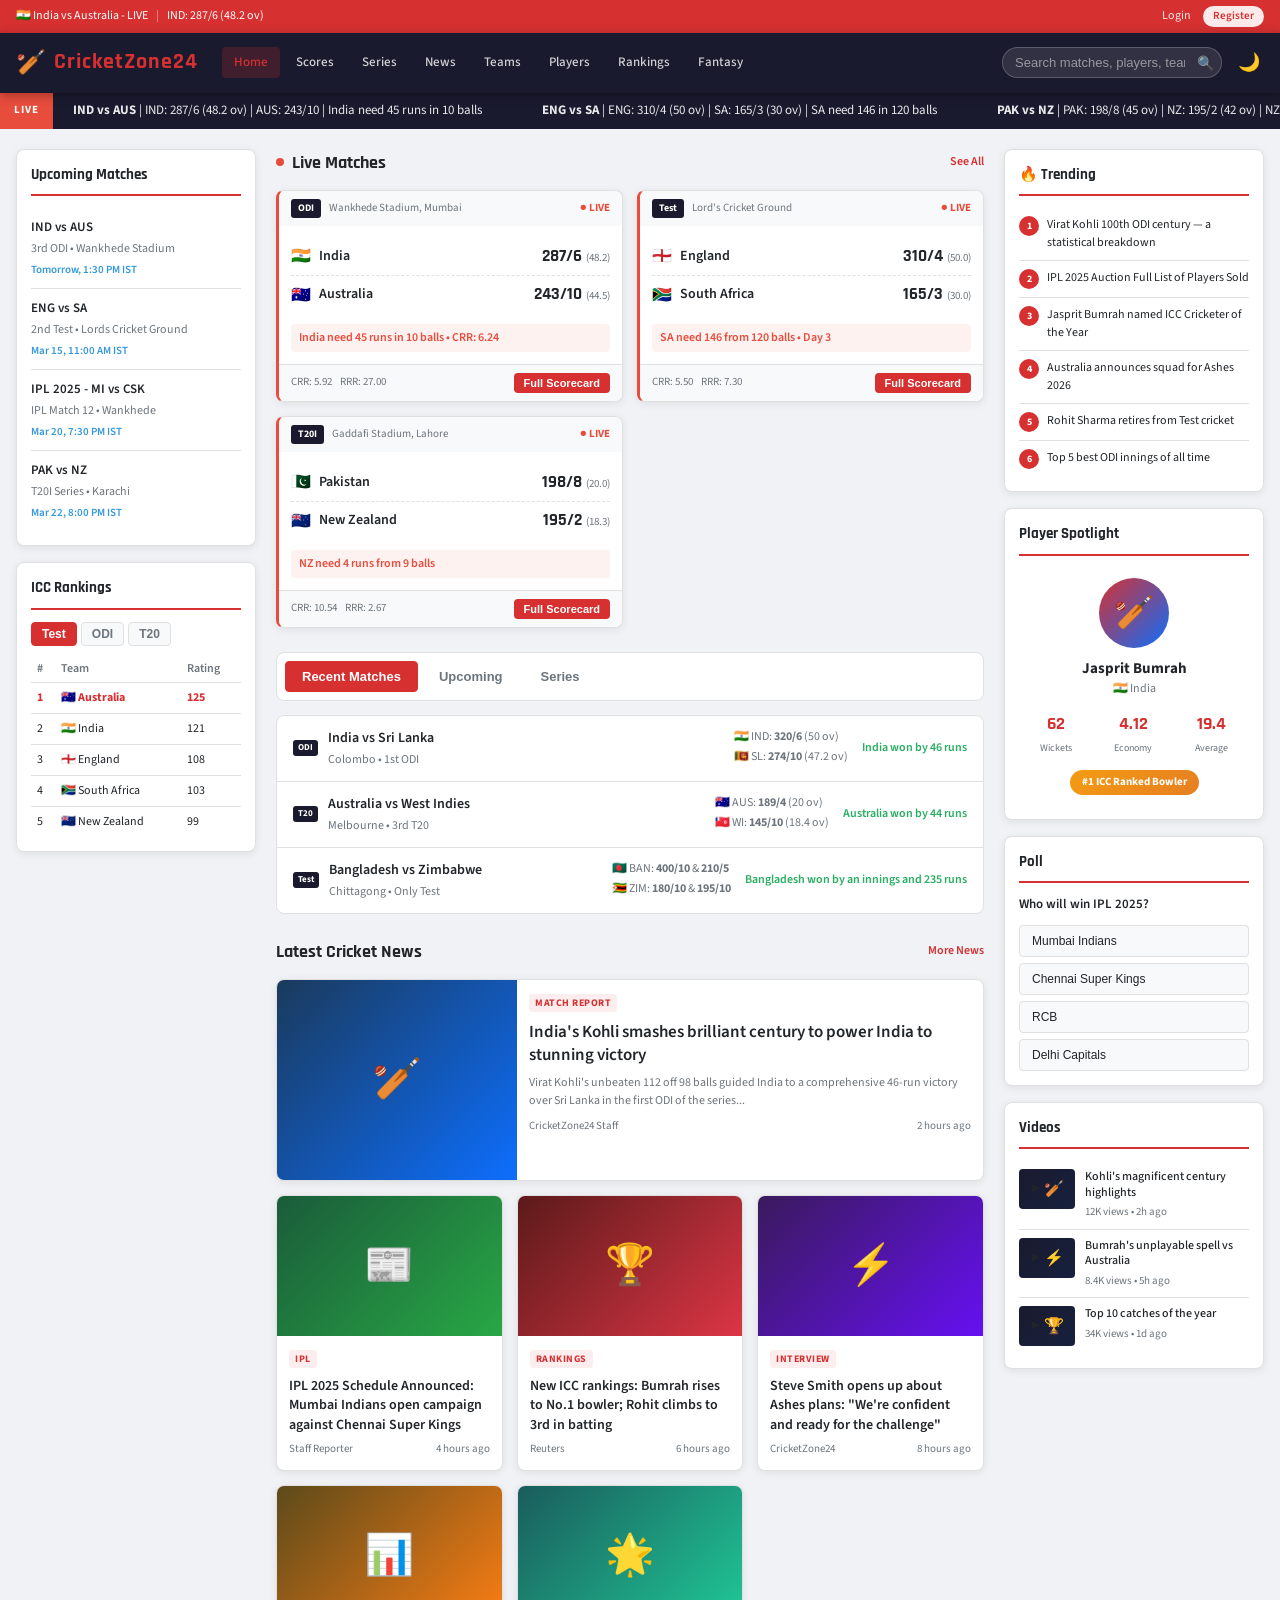
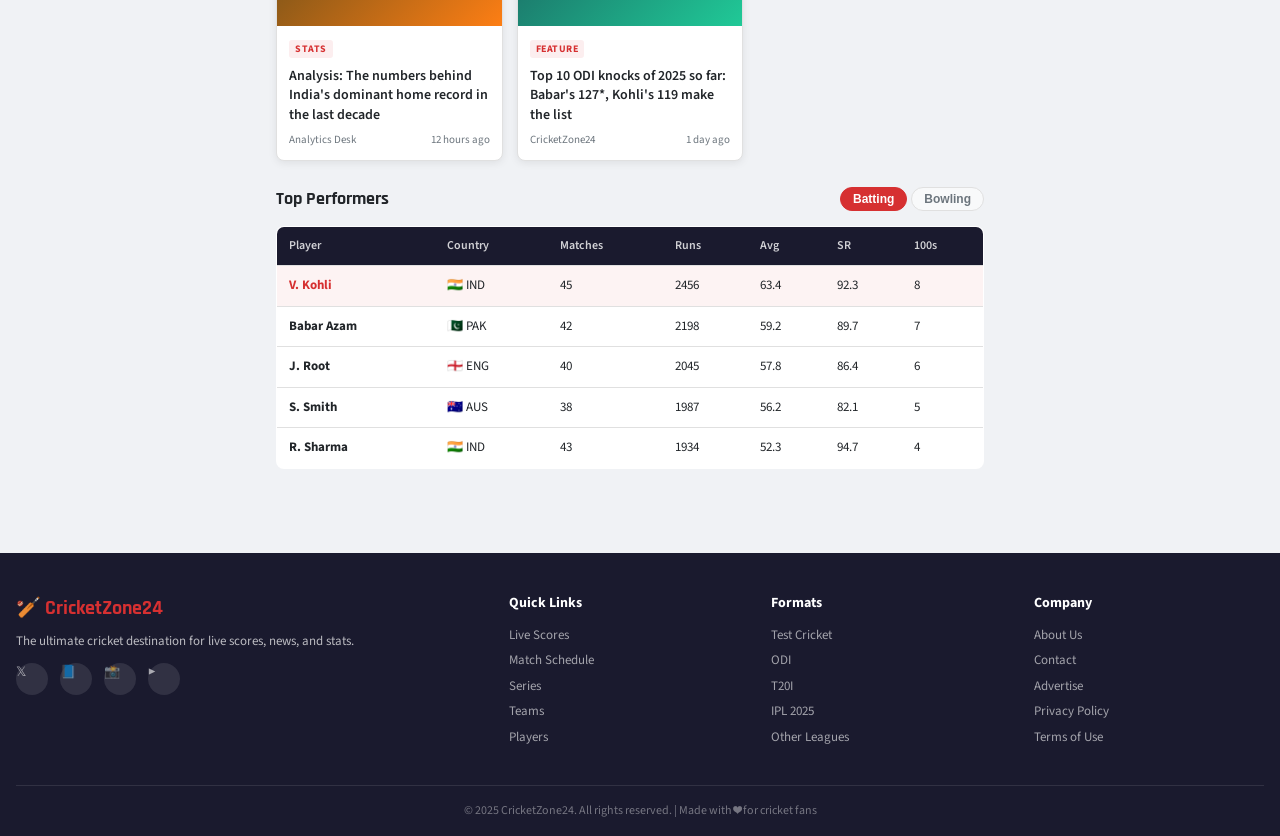
==== commit d8fb1b94: "Add files via upload" ====
--- a/index.html
+++ b/index.html
@@ -3,7 +3,7 @@
 <head>
 <meta charset="UTF-8">
 <meta name="viewport" content="width=device-width, initial-scale=1.0">
-<title>CricketBuzz - Live Cricket Scores, News & Stats</title>
+<title>CricketZone24 - Live Cricket Scores, News & Stats</title>
 <link href="https://fonts.googleapis.com/css2?family=Rajdhani:wght@400;500;600;700&family=Source+Sans+3:wght@300;400;600;700&display=swap" rel="stylesheet">
 <link rel="stylesheet" href="style.css">
 </head>
@@ -30,7 +30,7 @@
     <div class="header-inner">
       <div class="logo">
         <span class="logo-icon">🏏</span>
-        <span class="logo-text">CricketBuzz</span>
+        <span class="logo-text">CricketZone24</span>
       </div>
       <nav class="main-nav">
         <a href="#" class="active">Home</a>
@@ -336,7 +336,7 @@
                 <span class="news-tag">MATCH REPORT</span>
                 <h3 class="news-title">India's Kohli smashes brilliant century to power India to stunning victory</h3>
                 <p class="news-excerpt">Virat Kohli's unbeaten 112 off 98 balls guided India to a comprehensive 46-run victory over Sri Lanka in the first ODI of the series...</p>
-                <div class="news-meta"><span>CricketBuzz Staff</span><span>2 hours ago</span></div>
+                <div class="news-meta"><span>CricketZone24 Staff</span><span>2 hours ago</span></div>
               </div>
             </div>
 
@@ -369,7 +369,7 @@
               <div class="news-body">
                 <span class="news-tag">INTERVIEW</span>
                 <h3 class="news-title">Steve Smith opens up about Ashes plans: "We're confident and ready for the challenge"</h3>
-                <div class="news-meta"><span>CricketBuzz</span><span>8 hours ago</span></div>
+                <div class="news-meta"><span>CricketZone24</span><span>8 hours ago</span></div>
               </div>
             </div>
 
@@ -391,7 +391,7 @@
               <div class="news-body">
                 <span class="news-tag">FEATURE</span>
                 <h3 class="news-title">Top 10 ODI knocks of 2025 so far: Babar's 127*, Kohli's 119 make the list</h3>
-                <div class="news-meta"><span>CricketBuzz</span><span>1 day ago</span></div>
+                <div class="news-meta"><span>CricketZone24</span><span>1 day ago</span></div>
               </div>
             </div>
           </div>
@@ -526,7 +526,7 @@
   <div class="container">
     <div class="footer-grid">
       <div class="footer-col">
-        <div class="footer-logo">🏏 CricketBuzz</div>
+        <div class="footer-logo">🏏 CricketZone24</div>
         <p>The ultimate cricket destination for live scores, news, and stats.</p>
         <div class="social-links">
           <a href="#">𝕏</a><a href="#">📘</a><a href="#">📸</a><a href="#">▶</a>
@@ -558,7 +558,7 @@
       </div>
     </div>
     <div class="footer-bottom">
-      <p>© 2025 CricketBuzz. All rights reserved. | Made with ❤️ for cricket fans</p>
+      <p>© 2025 CricketZone24. All rights reserved. | Made with ❤️ for cricket fans</p>
     </div>
   </div>
 </footer>
--- a/style.css
+++ b/style.css
@@ -1,5 +1,5 @@
 /* ===========================
-   CRICKETBUZZ CLONE - CSS
+   CricketZone24 CLONE - CSS
    =========================== */
 
 :root {
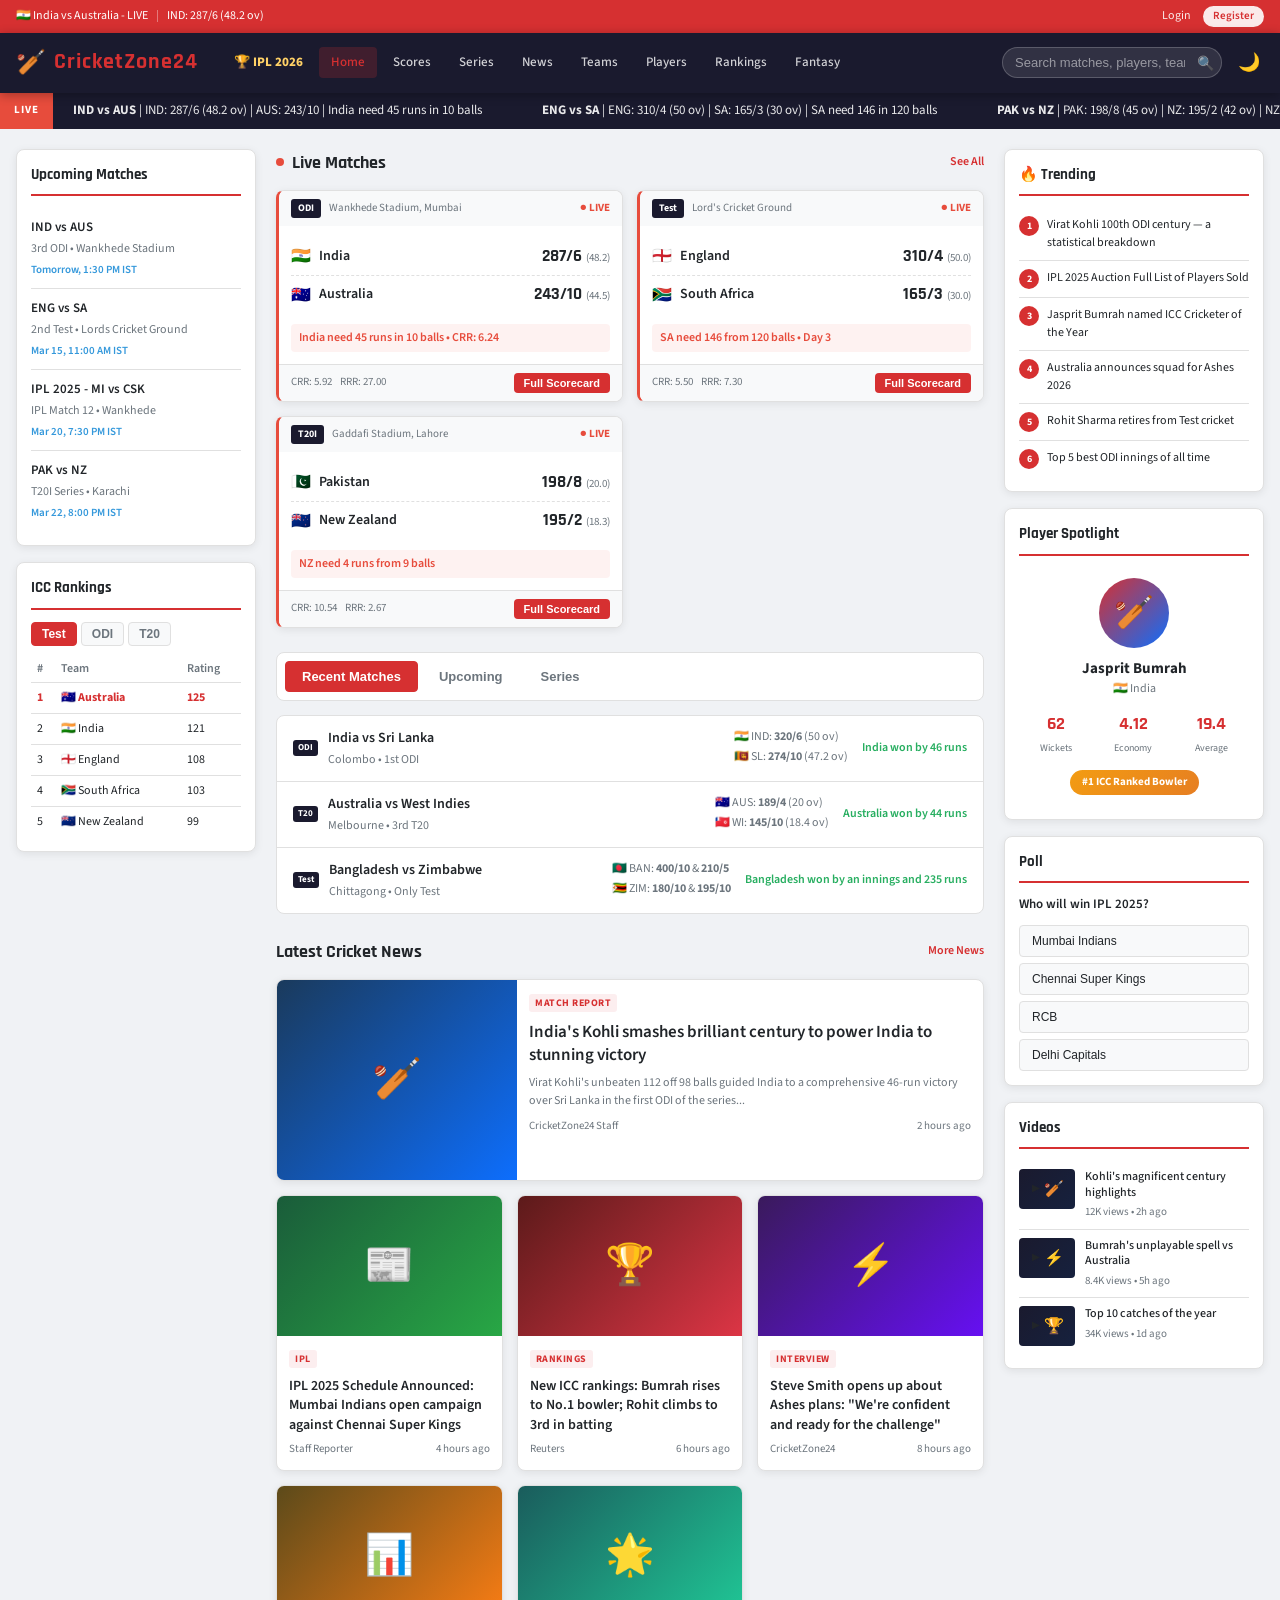
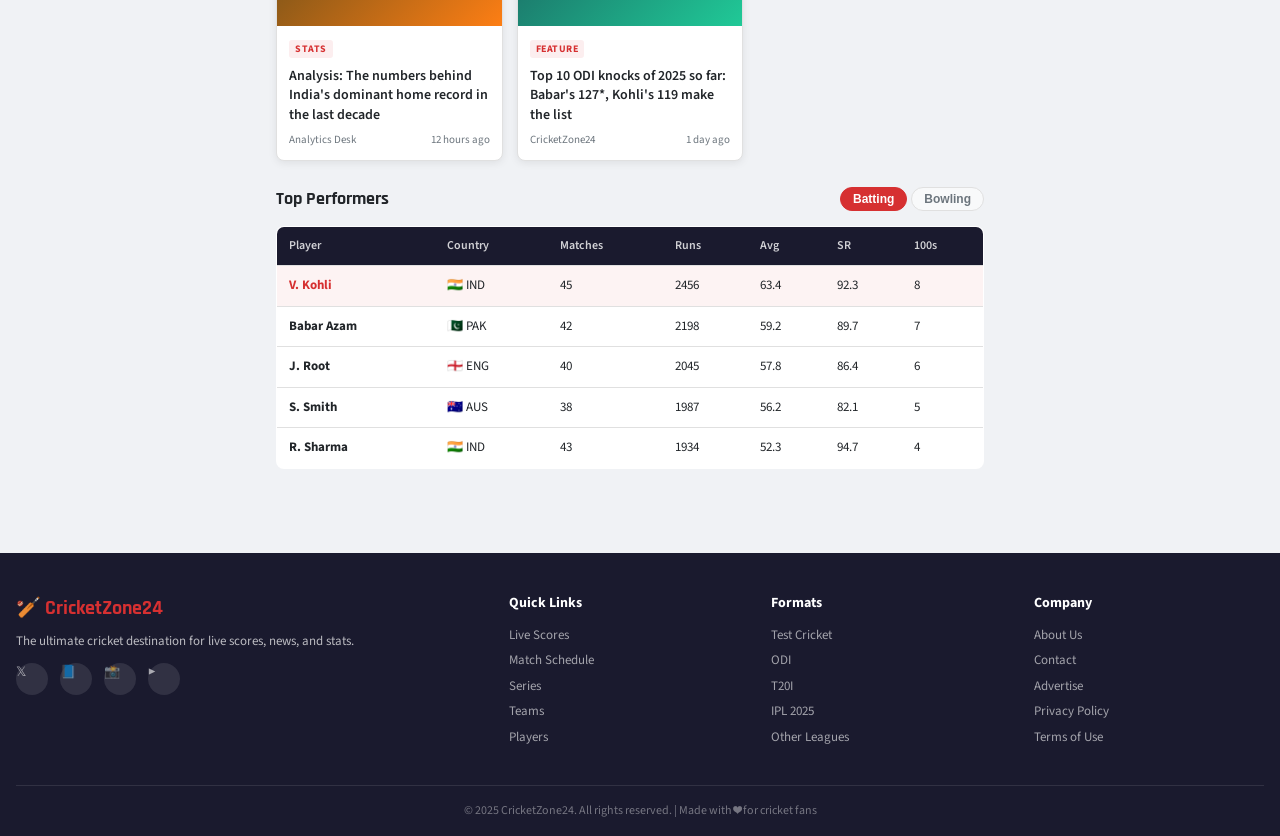
==== commit 9b608e28: "Add files via upload" ====
--- a/index.html
+++ b/index.html
@@ -33,6 +33,10 @@
         <span class="logo-text">CricketZone24</span>
       </div>
       <nav class="main-nav">
+        <a href="ipl2026.html"
+        style="color:#ffd166 !important;font-weight:800">
+         🏆 IPL 2026
+        </a>
         <a href="#" class="active">Home</a>
         <a href="#">Scores</a>
         <a href="#">Series</a>
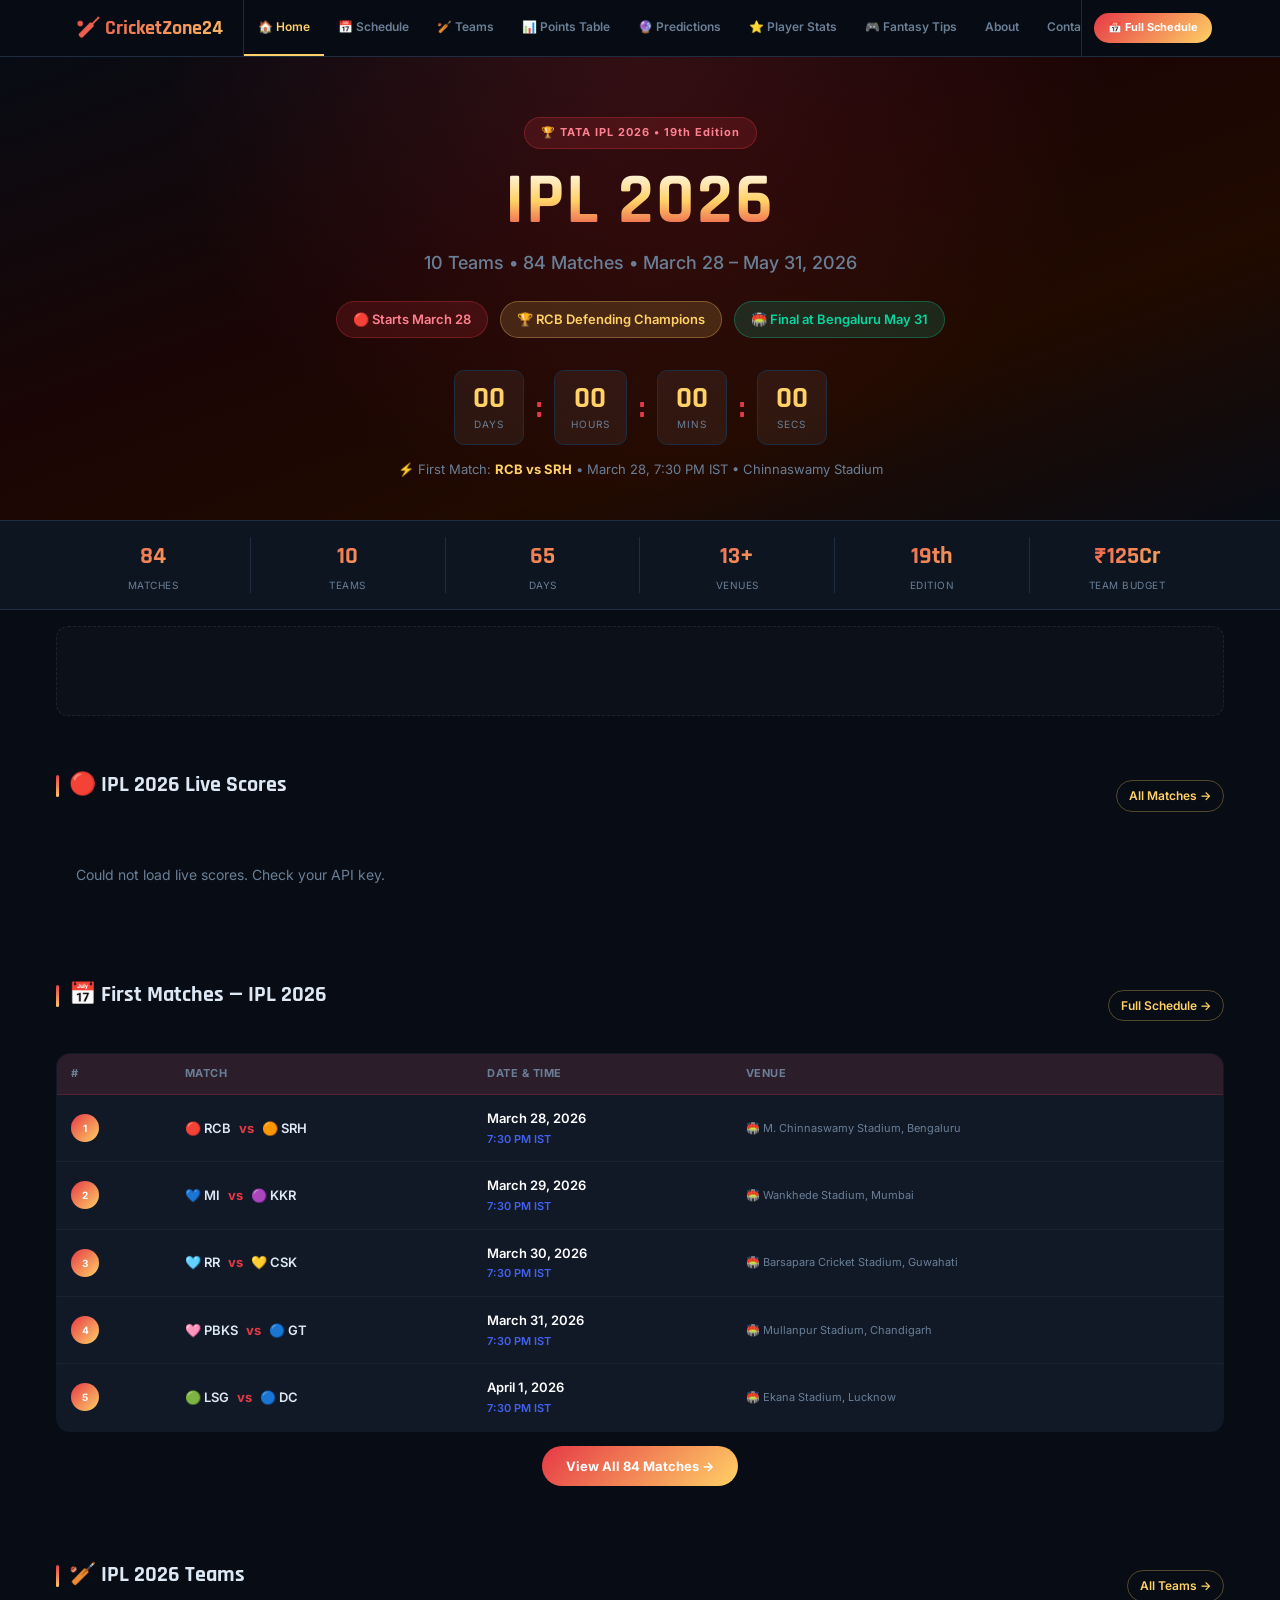
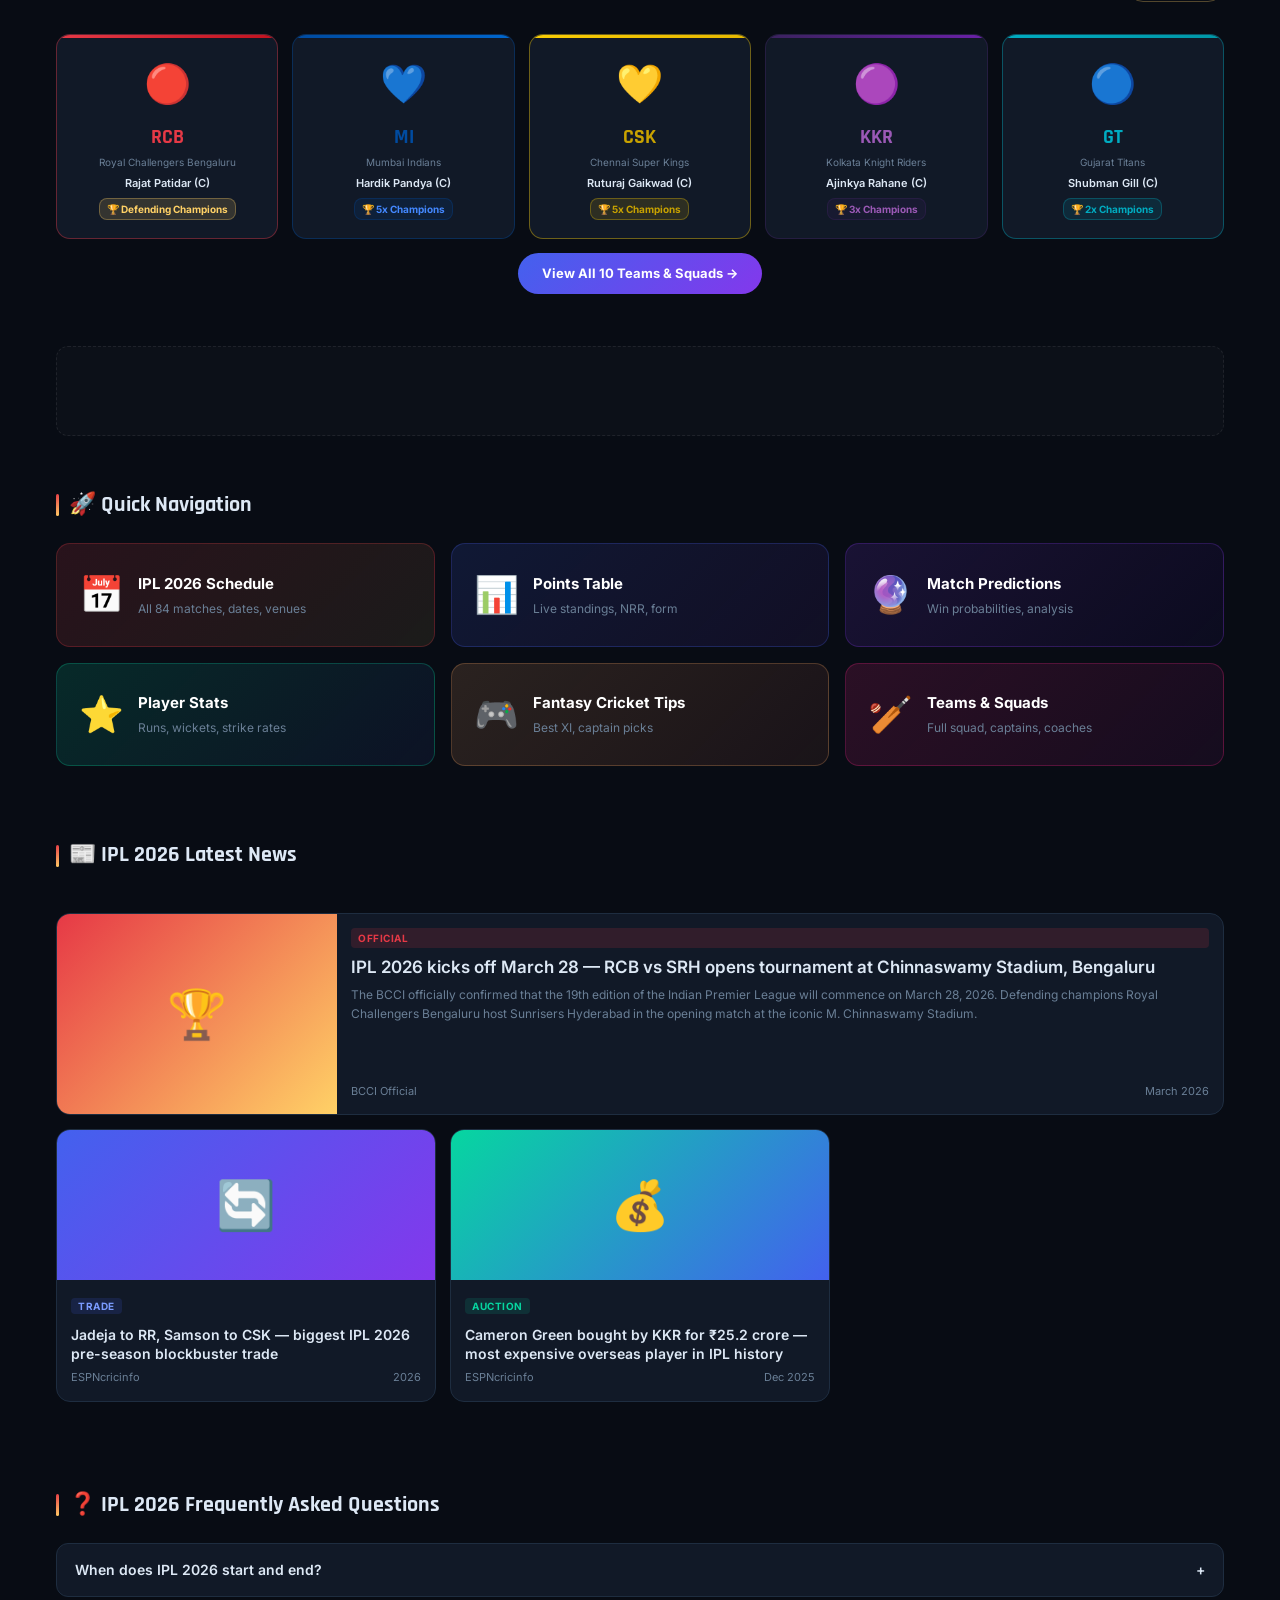
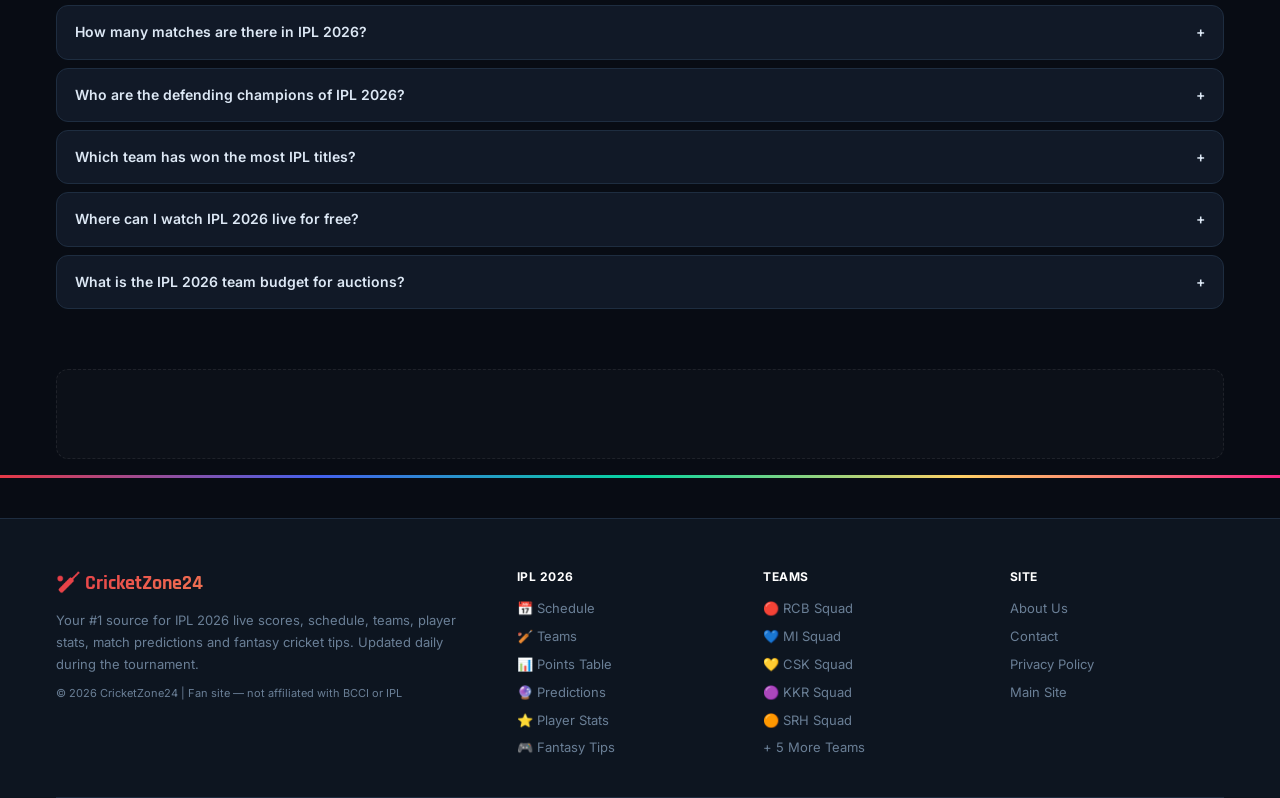
==== commit 09ccfaef: "Rename ipl-home.html to index.html" ====
--- a/index.html
+++ b/index.html
@@ -3,570 +3,339 @@
 <head>
 <meta charset="UTF-8">
 <meta name="viewport" content="width=device-width, initial-scale=1.0">
-<title>CricketZone24 - Live Cricket Scores, News & Stats</title>
-<link href="https://fonts.googleapis.com/css2?family=Rajdhani:wght@400;500;600;700&family=Source+Sans+3:wght@300;400;600;700&display=swap" rel="stylesheet">
-<link rel="stylesheet" href="style.css">
+<title>IPL 2026 - Live Scores, Schedule, Teams, Stats | CricketZone24</title>
+<meta name="description" content="IPL 2026 complete guide — live scores, schedule of all 84 matches, 10 teams, points table, player stats, match predictions and fantasy tips. TATA IPL 2026 from March 28 to May 31, 2026.">
+<meta name="keywords" content="IPL 2026, IPL 2026 schedule, IPL live score, IPL points table, IPL teams, TATA IPL 2026, IPL 2026 matches, IPL fantasy">
+<link rel="canonical" href="https://cricketzone24.netlify.app/ipl-home.html">
+<link href="https://fonts.googleapis.com/css2?family=Rajdhani:wght@500;600;700&family=Inter:wght@400;500;600;700&display=swap" rel="stylesheet">
+<link rel="stylesheet" href="ipl.css">
 </head>
 <body>
 
-<!-- TOP BAR -->
-<div class="top-bar">
+<!-- NAVBAR -->
+<nav class="navbar">
+  <div class="nb-inner container">
+    <a href="ipl-home.html" class="nb-logo">🏏 CricketZone24</a>
+    <div class="nb-links">
+      <a href="ipl-home.html" class="nb-link active">🏠 Home</a>
+      <a href="ipl-schedule.html" class="nb-link">📅 Schedule</a>
+      <a href="ipl-teams.html" class="nb-link">🏏 Teams</a>
+      <a href="ipl-points.html" class="nb-link">📊 Points Table</a>
+      <a href="ipl-predictions.html" class="nb-link">🔮 Predictions</a>
+      <a href="ipl-stats.html" class="nb-link">⭐ Player Stats</a>
+      <a href="ipl-fantasy.html" class="nb-link">🎮 Fantasy Tips</a>
+      <a href="about.html" class="nb-link">About</a>
+      <a href="contact.html" class="nb-link">Contact</a>
+    </div>
+    <div class="nb-right">
+      <a href="ipl-schedule.html" class="nb-btn">📅 Full Schedule</a>
+    </div>
+  </div>
+</nav>
+
+<!-- HERO -->
+<div style="background:linear-gradient(160deg,#080c14 0%,#1a0505 40%,#200a00 70%,#080c14 100%);padding:60px 0 40px;text-align:center;position:relative;overflow:hidden">
+  <div style="position:absolute;inset:0;background:radial-gradient(circle at 50% 0%,rgba(230,57,70,0.15) 0%,transparent 60%)"></div>
+  <div class="container" style="position:relative">
+    <div style="display:inline-block;background:rgba(230,57,70,0.15);border:1px solid rgba(230,57,70,0.3);color:#ff8090;padding:6px 16px;border-radius:20px;font-size:11px;font-weight:700;letter-spacing:1px;margin-bottom:16px">
+      🏆 TATA IPL 2026 • 19th Edition
+    </div>
+    <h1 style="font-family:'Rajdhani',sans-serif;font-size:72px;font-weight:700;line-height:1;background:linear-gradient(180deg,#fff 0%,#ffd166 50%,#e63946 100%);-webkit-background-clip:text;-webkit-text-fill-color:transparent;background-clip:text;letter-spacing:2px">
+      IPL 2026
+    </h1>
+    <p style="font-size:18px;color:#6a7f96;margin:12px 0 24px;font-weight:500">
+      10 Teams • 84 Matches • March 28 – May 31, 2026
+    </p>
+    <div style="display:flex;justify-content:center;gap:12px;flex-wrap:wrap;margin-bottom:32px">
+      <span style="padding:7px 16px;border-radius:20px;font-size:13px;font-weight:600;background:rgba(230,57,70,0.15);border:1px solid rgba(230,57,70,0.3);color:#ff8090">🔴 Starts March 28</span>
+      <span style="padding:7px 16px;border-radius:20px;font-size:13px;font-weight:600;background:rgba(255,209,102,0.15);border:1px solid rgba(255,209,102,0.3);color:#ffd166">🏆 RCB Defending Champions</span>
+      <span style="padding:7px 16px;border-radius:20px;font-size:13px;font-weight:600;background:rgba(6,214,160,0.15);border:1px solid rgba(6,214,160,0.3);color:#06d6a0">🏟️ Final at Bengaluru May 31</span>
+    </div>
+    <!-- COUNTDOWN -->
+    <div class="countdown">
+      <div class="cd-box"><div class="cd-n" id="cd-d">--</div><div class="cd-l">Days</div></div>
+      <div style="font-family:'Rajdhani',sans-serif;font-size:30px;color:#e63946;align-self:center;font-weight:700">:</div>
+      <div class="cd-box"><div class="cd-n" id="cd-h">--</div><div class="cd-l">Hours</div></div>
+      <div style="font-family:'Rajdhani',sans-serif;font-size:30px;color:#e63946;align-self:center;font-weight:700">:</div>
+      <div class="cd-box"><div class="cd-n" id="cd-m">--</div><div class="cd-l">Mins</div></div>
+      <div style="font-family:'Rajdhani',sans-serif;font-size:30px;color:#e63946;align-self:center;font-weight:700">:</div>
+      <div class="cd-box"><div class="cd-n" id="cd-s">--</div><div class="cd-l">Secs</div></div>
+    </div>
+    <p style="margin-top:14px;font-size:13px;color:#6a7f96">
+      ⚡ First Match: <strong style="color:#ffd166">RCB vs SRH</strong> • March 28, 7:30 PM IST • Chinnaswamy Stadium
+    </p>
+  </div>
+</div>
+
+<!-- STATS STRIP -->
+<div class="stat-strip">
   <div class="container">
-    <div class="top-bar-left">
-      <span>🇮🇳 India vs Australia - LIVE</span>
-      <span class="separator">|</span>
-      <span>IND: 287/6 (48.2 ov)</span>
-    </div>
-    <div class="top-bar-right">
-      <a href="#">Login</a>
-      <a href="#" class="btn-register">Register</a>
+    <div class="stat-strip-inner">
+      <div class="ss-item"><div class="ss-val">84</div><div class="ss-lbl">Matches</div></div>
+      <div class="ss-item"><div class="ss-val">10</div><div class="ss-lbl">Teams</div></div>
+      <div class="ss-item"><div class="ss-val">65</div><div class="ss-lbl">Days</div></div>
+      <div class="ss-item"><div class="ss-val">13+</div><div class="ss-lbl">Venues</div></div>
+      <div class="ss-item"><div class="ss-val">19th</div><div class="ss-lbl">Edition</div></div>
+      <div class="ss-item"><div class="ss-val">₹125Cr</div><div class="ss-lbl">Team Budget</div></div>
     </div>
   </div>
 </div>
 
-<!-- HEADER -->
-<header class="header">
-  <div class="container">
-    <div class="header-inner">
-      <div class="logo">
-        <span class="logo-icon">🏏</span>
-        <span class="logo-text">CricketZone24</span>
-      </div>
-      <nav class="main-nav">
-        <a href="ipl2026.html"
-        style="color:#ffd166 !important;font-weight:800">
-         🏆 IPL 2026
-        </a>
-        <a href="#" class="active">Home</a>
-        <a href="#">Scores</a>
-        <a href="#">Series</a>
-        <a href="#">News</a>
-        <a href="#">Teams</a>
-        <a href="#">Players</a>
-        <a href="#">Rankings</a>
-        <a href="#">Fantasy</a>
-      </nav>
-      <div class="header-actions">
-        <div class="search-bar">
-          <input type="text" placeholder="Search matches, players, teams..." id="searchInput">
-          <button class="search-btn">🔍</button>
-          <div class="search-dropdown" id="searchDropdown"></div>
+<!-- AD BANNER -->
+<div class="container"><div class="ad-slot ad-banner"><!-- Google AdSense Banner --></div></div>
+
+<main>
+<div class="container">
+
+  <!-- LIVE SCORES -->
+  <div class="section">
+    <div class="sec-header">
+      <div class="section-title">🔴 IPL 2026 Live Scores</div>
+      <a href="ipl-schedule.html" class="view-all">All Matches →</a>
+    </div>
+    <div style="display:grid;grid-template-columns:repeat(auto-fill,minmax(300px,1fr));gap:16px" id="live-grid">
+      <div style="padding:40px;text-align:center;color:#6a7f96;background:#111927;border-radius:14px;border:1px solid #1e2d40;grid-column:1/-1">
+        <div style="font-size:48px;margin-bottom:12px">🏏</div>
+        <div style="font-size:16px;font-weight:600;color:#dde8f5">IPL 2026 starts March 28!</div>
+        <div style="font-size:13px;margin-top:8px">First match: <strong style="color:#ffd166">RCB vs SRH</strong> • 7:30 PM IST<br>Live scores will appear here during matches!</div>
+        <a href="ipl-schedule.html" style="display:inline-block;margin-top:16px;background:linear-gradient(135deg,#e63946,#ffd166);color:white;padding:9px 22px;border-radius:20px;font-weight:700;font-size:13px">📅 View Full Schedule</a>
+      </div>
+    </div>
+  </div>
+
+  <!-- UPCOMING MATCHES PREVIEW -->
+  <div class="section">
+    <div class="sec-header">
+      <div class="section-title">📅 First Matches — IPL 2026</div>
+      <a href="ipl-schedule.html" class="view-all">Full Schedule →</a>
+    </div>
+    <div class="sch-wrap">
+      <table class="sch-table">
+        <thead><tr><th>#</th><th>Match</th><th>Date & Time</th><th>Venue</th></tr></thead>
+        <tbody>
+          <tr><td><div class="mn">1</div></td><td><span class="mt">🔴 RCB <span class="vs">vs</span> 🟠 SRH</span></td><td><div class="dt">March 28, 2026</div><div class="tm">7:30 PM IST</div></td><td><div class="vn">🏟️ M. Chinnaswamy Stadium, Bengaluru</div></td></tr>
+          <tr><td><div class="mn">2</div></td><td><span class="mt">💙 MI <span class="vs">vs</span> 🟣 KKR</span></td><td><div class="dt">March 29, 2026</div><div class="tm">7:30 PM IST</div></td><td><div class="vn">🏟️ Wankhede Stadium, Mumbai</div></td></tr>
+          <tr><td><div class="mn">3</div></td><td><span class="mt">🩵 RR <span class="vs">vs</span> 💛 CSK</span></td><td><div class="dt">March 30, 2026</div><div class="tm">7:30 PM IST</div></td><td><div class="vn">🏟️ Barsapara Cricket Stadium, Guwahati</div></td></tr>
+          <tr><td><div class="mn">4</div></td><td><span class="mt">🩷 PBKS <span class="vs">vs</span> 🔵 GT</span></td><td><div class="dt">March 31, 2026</div><div class="tm">7:30 PM IST</div></td><td><div class="vn">🏟️ Mullanpur Stadium, Chandigarh</div></td></tr>
+          <tr><td><div class="mn">5</div></td><td><span class="mt">🟢 LSG <span class="vs">vs</span> 🔵 DC</span></td><td><div class="dt">April 1, 2026</div><div class="tm">7:30 PM IST</div></td><td><div class="vn">🏟️ Ekana Stadium, Lucknow</div></td></tr>
+        </tbody>
+      </table>
+    </div>
+    <div style="text-align:center;margin-top:14px">
+      <a href="ipl-schedule.html" style="background:var(--grad);color:white;padding:10px 24px;border-radius:24px;font-weight:700;font-size:13px;display:inline-block">
+        View All 84 Matches →
+      </a>
+    </div>
+  </div>
+
+  <!-- TEAMS PREVIEW -->
+  <div class="section">
+    <div class="sec-header">
+      <div class="section-title">🏏 IPL 2026 Teams</div>
+      <a href="ipl-teams.html" class="view-all">All Teams →</a>
+    </div>
+    <div class="teams-grid">
+      <a href="ipl-teams.html" class="team-card" style="border-color:rgba(230,57,70,0.4)">
+        <div style="position:absolute;top:0;left:0;right:0;height:3px;background:linear-gradient(90deg,#e63946,#c1121f)"></div>
+        <span class="t-logo">🔴</span>
+        <div class="t-code" style="color:#e63946">RCB</div>
+        <div class="t-full">Royal Challengers Bengaluru</div>
+        <div class="t-captain">Rajat Patidar (C)</div>
+        <span class="t-titles def-champ">🏆 Defending Champions</span>
+      </a>
+      <a href="ipl-teams.html" class="team-card" style="border-color:rgba(0,75,160,0.4)">
+        <div style="position:absolute;top:0;left:0;right:0;height:3px;background:linear-gradient(90deg,#004BA0,#0066cc)"></div>
+        <span class="t-logo">💙</span>
+        <div class="t-code" style="color:#004BA0">MI</div>
+        <div class="t-full">Mumbai Indians</div>
+        <div class="t-captain">Hardik Pandya (C)</div>
+        <span class="t-titles" style="background:rgba(0,75,160,0.15);color:#4488ff;border:1px solid rgba(0,75,160,0.3)">🏆 5x Champions</span>
+      </a>
+      <a href="ipl-teams.html" class="team-card" style="border-color:rgba(249,205,5,0.4)">
+        <div style="position:absolute;top:0;left:0;right:0;height:3px;background:linear-gradient(90deg,#F9CD05,#e6b800)"></div>
+        <span class="t-logo">💛</span>
+        <div class="t-code" style="color:#c8a200">CSK</div>
+        <div class="t-full">Chennai Super Kings</div>
+        <div class="t-captain">Ruturaj Gaikwad (C)</div>
+        <span class="t-titles" style="background:rgba(249,205,5,0.12);color:#c8a200;border:1px solid rgba(249,205,5,0.3)">🏆 5x Champions</span>
+      </a>
+      <a href="ipl-teams.html" class="team-card" style="border-color:rgba(58,34,93,0.5)">
+        <div style="position:absolute;top:0;left:0;right:0;height:3px;background:linear-gradient(90deg,#3A225D,#6b21a8)"></div>
+        <span class="t-logo">🟣</span>
+        <div class="t-code" style="color:#9b59b6">KKR</div>
+        <div class="t-full">Kolkata Knight Riders</div>
+        <div class="t-captain">Ajinkya Rahane (C)</div>
+        <span class="t-titles" style="background:rgba(58,34,93,0.2);color:#9b59b6;border:1px solid rgba(58,34,93,0.4)">🏆 3x Champions</span>
+      </a>
+      <a href="ipl-teams.html" class="team-card" style="border-color:rgba(0,172,193,0.4)">
+        <div style="position:absolute;top:0;left:0;right:0;height:3px;background:linear-gradient(90deg,#00ACC1,#0097a7)"></div>
+        <span class="t-logo">🔵</span>
+        <div class="t-code" style="color:#00ACC1">GT</div>
+        <div class="t-full">Gujarat Titans</div>
+        <div class="t-captain">Shubman Gill (C)</div>
+        <span class="t-titles" style="background:rgba(0,172,193,0.12);color:#00ACC1;border:1px solid rgba(0,172,193,0.3)">🏆 2x Champions</span>
+      </a>
+    </div>
+    <div style="text-align:center;margin-top:14px">
+      <a href="ipl-teams.html" style="background:var(--grad2);color:white;padding:10px 24px;border-radius:24px;font-weight:700;font-size:13px;display:inline-block">
+        View All 10 Teams & Squads →
+      </a>
+    </div>
+  </div>
+
+  <!-- AD MIDDLE -->
+  <div class="ad-slot ad-banner"><!-- Google AdSense In-Content Ad --></div>
+
+  <!-- QUICK LINKS GRID -->
+  <div class="section">
+    <div class="section-title">🚀 Quick Navigation</div>
+    <div class="grid-3">
+      <a href="ipl-schedule.html" style="background:linear-gradient(135deg,rgba(230,57,70,0.15),rgba(255,209,102,0.08));border:1px solid rgba(230,57,70,0.25);border-radius:14px;padding:22px;display:flex;align-items:center;gap:14px;transition:all 0.25s" onmouseover="this.style.transform='translateY(-3px)'" onmouseout="this.style.transform='translateY(0)'">
+        <span style="font-size:36px">📅</span>
+        <div><div style="font-weight:700;font-size:15px;color:white">IPL 2026 Schedule</div><div style="font-size:12px;color:#6a7f96;margin-top:3px">All 84 matches, dates, venues</div></div>
+      </a>
+      <a href="ipl-points.html" style="background:linear-gradient(135deg,rgba(67,97,238,0.15),rgba(131,56,236,0.08));border:1px solid rgba(67,97,238,0.25);border-radius:14px;padding:22px;display:flex;align-items:center;gap:14px;transition:all 0.25s" onmouseover="this.style.transform='translateY(-3px)'" onmouseout="this.style.transform='translateY(0)'">
+        <span style="font-size:36px">📊</span>
+        <div><div style="font-weight:700;font-size:15px;color:white">Points Table</div><div style="font-size:12px;color:#6a7f96;margin-top:3px">Live standings, NRR, form</div></div>
+      </a>
+      <a href="ipl-predictions.html" style="background:linear-gradient(135deg,rgba(131,56,236,0.15),rgba(58,12,163,0.08));border:1px solid rgba(131,56,236,0.25);border-radius:14px;padding:22px;display:flex;align-items:center;gap:14px;transition:all 0.25s" onmouseover="this.style.transform='translateY(-3px)'" onmouseout="this.style.transform='translateY(0)'">
+        <span style="font-size:36px">🔮</span>
+        <div><div style="font-weight:700;font-size:15px;color:white">Match Predictions</div><div style="font-size:12px;color:#6a7f96;margin-top:3px">Win probabilities, analysis</div></div>
+      </a>
+      <a href="ipl-stats.html" style="background:linear-gradient(135deg,rgba(6,214,160,0.15),rgba(67,97,238,0.08));border:1px solid rgba(6,214,160,0.25);border-radius:14px;padding:22px;display:flex;align-items:center;gap:14px;transition:all 0.25s" onmouseover="this.style.transform='translateY(-3px)'" onmouseout="this.style.transform='translateY(0)'">
+        <span style="font-size:36px">⭐</span>
+        <div><div style="font-weight:700;font-size:15px;color:white">Player Stats</div><div style="font-size:12px;color:#6a7f96;margin-top:3px">Runs, wickets, strike rates</div></div>
+      </a>
+      <a href="ipl-fantasy.html" style="background:linear-gradient(135deg,rgba(244,162,97,0.15),rgba(230,111,81,0.08));border:1px solid rgba(244,162,97,0.25);border-radius:14px;padding:22px;display:flex;align-items:center;gap:14px;transition:all 0.25s" onmouseover="this.style.transform='translateY(-3px)'" onmouseout="this.style.transform='translateY(0)'">
+        <span style="font-size:36px">🎮</span>
+        <div><div style="font-weight:700;font-size:15px;color:white">Fantasy Cricket Tips</div><div style="font-size:12px;color:#6a7f96;margin-top:3px">Best XI, captain picks</div></div>
+      </a>
+      <a href="ipl-teams.html" style="background:linear-gradient(135deg,rgba(247,37,133,0.15),rgba(181,23,158,0.08));border:1px solid rgba(247,37,133,0.25);border-radius:14px;padding:22px;display:flex;align-items:center;gap:14px;transition:all 0.25s" onmouseover="this.style.transform='translateY(-3px)'" onmouseout="this.style.transform='translateY(0)'">
+        <span style="font-size:36px">🏏</span>
+        <div><div style="font-weight:700;font-size:15px;color:white">Teams & Squads</div><div style="font-size:12px;color:#6a7f96;margin-top:3px">Full squad, captains, coaches</div></div>
+      </a>
+    </div>
+  </div>
+
+  <!-- NEWS -->
+  <div class="section">
+    <div class="sec-header">
+      <div class="section-title">📰 IPL 2026 Latest News</div>
+    </div>
+    <div class="news-grid" id="news-container">
+      <!-- News loaded by API -->
+      <div class="news-card big" onclick="window.open('https://www.iplt20.com','_blank')">
+        <div class="news-img" style="background:linear-gradient(135deg,#e63946,#ffd166);min-height:200px">🏆</div>
+        <div class="news-body" style="display:flex;flex-direction:column">
+          <span class="news-tag">OFFICIAL</span>
+          <h3 class="news-title">IPL 2026 kicks off March 28 — RCB vs SRH opens tournament at Chinnaswamy Stadium, Bengaluru</h3>
+          <p class="news-excerpt">The BCCI officially confirmed that the 19th edition of the Indian Premier League will commence on March 28, 2026. Defending champions Royal Challengers Bengaluru host Sunrisers Hyderabad in the opening match at the iconic M. Chinnaswamy Stadium.</p>
+          <div class="news-meta" style="margin-top:auto"><span>BCCI Official</span><span>March 2026</span></div>
         </div>
-        <div class="theme-toggle" id="themeToggle" title="Toggle theme">🌙</div>
-      </div>
-    </div>
-    <div class="mobile-nav-toggle" id="navToggle">☰</div>
-  </div>
-</header>
-
-<!-- LIVE MATCH TICKER -->
-<div class="ticker-bar">
-  <div class="ticker-label">LIVE</div>
-  <div class="ticker-content">
-    <div class="ticker-track" id="tickerTrack">
-      <span class="ticker-item"><strong>IND vs AUS</strong> | IND: 287/6 (48.2 ov) | AUS: 243/10 | India need 45 runs in 10 balls</span>
-      <span class="ticker-item"><strong>ENG vs SA</strong> | ENG: 310/4 (50 ov) | SA: 165/3 (30 ov) | SA need 146 in 120 balls</span>
-      <span class="ticker-item"><strong>PAK vs NZ</strong> | PAK: 198/8 (45 ov) | NZ: 195/2 (42 ov) | NZ need 4 in 18 balls</span>
-      <span class="ticker-item"><strong>WI vs SL</strong> | WI: 145/10 (38.4 ov) | SL: 148/3 (31.2 ov) | SL won by 7 wickets</span>
-    </div>
-  </div>
+      </div>
+      <div class="news-card" onclick="window.open('https://www.espncricinfo.com/series/ipl-2026-1510719','_blank')">
+        <div class="news-img" style="background:linear-gradient(135deg,#4361ee,#8338ec);height:150px">🔄</div>
+        <div class="news-body">
+          <span class="news-tag" style="background:rgba(67,97,238,0.15);color:#7b9cff">TRADE</span>
+          <h3 class="news-title">Jadeja to RR, Samson to CSK — biggest IPL 2026 pre-season blockbuster trade</h3>
+          <div class="news-meta"><span>ESPNcricinfo</span><span>2026</span></div>
+        </div>
+      </div>
+      <div class="news-card" onclick="window.open('https://www.espncricinfo.com/series/ipl-2026-1510719','_blank')">
+        <div class="news-img" style="background:linear-gradient(135deg,#06d6a0,#4361ee);height:150px">💰</div>
+        <div class="news-body">
+          <span class="news-tag" style="background:rgba(6,214,160,0.12);color:#06d6a0">AUCTION</span>
+          <h3 class="news-title">Cameron Green bought by KKR for ₹25.2 crore — most expensive overseas player in IPL history</h3>
+          <div class="news-meta"><span>ESPNcricinfo</span><span>Dec 2025</span></div>
+        </div>
+      </div>
+    </div>
+    <div id="live-news" style="margin-top:14px"></div>
+  </div>
+
+  <!-- FAQ -->
+  <div class="section">
+    <div class="section-title">❓ IPL 2026 Frequently Asked Questions</div>
+    <div id="faq-container">
+      <div class="faq-item" onclick="toggleFaq(this)">
+        <div class="faq-q">When does IPL 2026 start and end? <span class="faq-ico">+</span></div>
+        <div class="faq-a">IPL 2026 starts on <strong>March 28, 2026</strong>, with RCB vs SRH at M. Chinnaswamy Stadium, Bengaluru at 7:30 PM IST. The tournament runs for 65 days with the Grand Final on <strong>May 31, 2026</strong> also in Bengaluru.</div>
+      </div>
+      <div class="faq-item" onclick="toggleFaq(this)">
+        <div class="faq-q">How many matches are there in IPL 2026? <span class="faq-ico">+</span></div>
+        <div class="faq-a">IPL 2026 features <strong>84 matches</strong> — 10 more than the previous season. This increase is due to a revised double round-robin format where teams play more games. There will be 74 league matches, plus 4 playoff matches including the Grand Final.</div>
+      </div>
+      <div class="faq-item" onclick="toggleFaq(this)">
+        <div class="faq-q">Who are the defending champions of IPL 2026? <span class="faq-ico">+</span></div>
+        <div class="faq-a"><strong>Royal Challengers Bengaluru (RCB)</strong> are the defending champions, having won their maiden IPL title in 2025 after defeating Punjab Kings in the final. Rajat Patidar leads RCB into the 2026 season.</div>
+      </div>
+      <div class="faq-item" onclick="toggleFaq(this)">
+        <div class="faq-q">Which team has won the most IPL titles? <span class="faq-ico">+</span></div>
+        <div class="faq-a"><strong>Mumbai Indians (MI)</strong> and <strong>Chennai Super Kings (CSK)</strong> are joint record holders with <strong>5 IPL titles</strong> each. KKR have won 3, while GT have won 2, and SRH, RR, and RCB have won 1 each.</div>
+      </div>
+      <div class="faq-item" onclick="toggleFaq(this)">
+        <div class="faq-q">Where can I watch IPL 2026 live for free? <span class="faq-ico">+</span></div>
+        <div class="faq-a">IPL 2026 will be available free on <strong>JioCinema</strong> for Jio users in India. Star Sports 1, 2, 3 HD will broadcast on TV. For online streaming, Disney+ Hotstar requires a subscription.</div>
+      </div>
+      <div class="faq-item" onclick="toggleFaq(this)">
+        <div class="faq-q">What is the IPL 2026 team budget for auctions? <span class="faq-ico">+</span></div>
+        <div class="faq-a">Each IPL 2026 franchise was allotted a total budget of <strong>₹125 crore</strong> to build a squad of 18–25 players. The combined auction spend across all 10 teams was ₹237.55 crore. The minimum player base price was ₹30 lakh and maximum ₹2 crore.</div>
+      </div>
+    </div>
+  </div>
+
+  <!-- AD BOTTOM -->
+  <div class="ad-slot ad-banner"><!-- Google AdSense Bottom Banner --></div>
+
 </div>
-
-<!-- MAIN CONTENT -->
-<main class="main-content">
-  <div class="container">
-    <div class="content-grid">
-
-      <!-- LEFT SIDEBAR -->
-      <aside class="left-sidebar">
-        <div class="widget">
-          <div class="widget-title">Upcoming Matches</div>
-          <div class="upcoming-list" id="upcomingList">
-            <div class="upcoming-item">
-              <div class="match-teams">IND vs AUS</div>
-              <div class="match-info">3rd ODI • Wankhede Stadium</div>
-              <div class="match-time">Tomorrow, 1:30 PM IST</div>
-            </div>
-            <div class="upcoming-item">
-              <div class="match-teams">ENG vs SA</div>
-              <div class="match-info">2nd Test • Lords Cricket Ground</div>
-              <div class="match-time">Mar 15, 11:00 AM IST</div>
-            </div>
-            <div class="upcoming-item">
-              <div class="match-teams">IPL 2025 - MI vs CSK</div>
-              <div class="match-info">IPL Match 12 • Wankhede</div>
-              <div class="match-time">Mar 20, 7:30 PM IST</div>
-            </div>
-            <div class="upcoming-item">
-              <div class="match-teams">PAK vs NZ</div>
-              <div class="match-info">T20I Series • Karachi</div>
-              <div class="match-time">Mar 22, 8:00 PM IST</div>
-            </div>
-          </div>
-        </div>
-
-        <div class="widget">
-          <div class="widget-title">ICC Rankings</div>
-          <div class="tabs-mini">
-            <button class="tab-mini active" onclick="showRankingTab('test')">Test</button>
-            <button class="tab-mini" onclick="showRankingTab('odi')">ODI</button>
-            <button class="tab-mini" onclick="showRankingTab('t20')">T20</button>
-          </div>
-          <div id="rankingContent">
-            <table class="ranking-table">
-              <thead><tr><th>#</th><th>Team</th><th>Rating</th></tr></thead>
-              <tbody id="rankingBody">
-                <tr><td>1</td><td>🇦🇺 Australia</td><td>125</td></tr>
-                <tr><td>2</td><td>🇮🇳 India</td><td>121</td></tr>
-                <tr><td>3</td><td>🏴󠁧󠁢󠁥󠁮󠁧󠁿 England</td><td>108</td></tr>
-                <tr><td>4</td><td>🇿🇦 South Africa</td><td>103</td></tr>
-                <tr><td>5</td><td>🇳🇿 New Zealand</td><td>99</td></tr>
-              </tbody>
-            </table>
-          </div>
-        </div>
-      </aside>
-
-      <!-- CENTER CONTENT -->
-      <div class="center-content">
-
-        <!-- LIVE MATCHES -->
-        <section class="section">
-          <div class="section-header">
-            <h2 class="section-title"><span class="live-dot"></span> Live Matches</h2>
-            <a href="#" class="see-all">See All</a>
-          </div>
-          <div class="live-matches-grid" id="liveMatchGrid">
-
-            <div class="match-card live" onclick="openMatchModal('IND vs AUS')">
-              <div class="match-card-header">
-                <span class="match-type-badge">ODI</span>
-                <span class="match-venue">Wankhede Stadium, Mumbai</span>
-                <span class="live-badge pulse">● LIVE</span>
-              </div>
-              <div class="match-card-body">
-                <div class="team-score">
-                  <div class="team-info"><span class="flag">🇮🇳</span><span class="team-name">India</span></div>
-                  <div class="score-info"><span class="score">287/6</span><span class="overs">(48.2)</span></div>
-                </div>
-                <div class="team-score">
-                  <div class="team-info"><span class="flag">🇦🇺</span><span class="team-name">Australia</span></div>
-                  <div class="score-info"><span class="score">243/10</span><span class="overs">(44.5)</span></div>
-                </div>
-                <div class="match-status">India need 45 runs in 10 balls • CRR: 6.24</div>
-              </div>
-              <div class="match-card-footer">
-                <span class="crr">CRR: 5.92</span>
-                <span class="rrr">RRR: 27.00</span>
-                <button class="btn-scorecard">Full Scorecard</button>
-              </div>
-            </div>
-
-            <div class="match-card live" onclick="openMatchModal('ENG vs SA')">
-              <div class="match-card-header">
-                <span class="match-type-badge">Test</span>
-                <span class="match-venue">Lord's Cricket Ground</span>
-                <span class="live-badge pulse">● LIVE</span>
-              </div>
-              <div class="match-card-body">
-                <div class="team-score">
-                  <div class="team-info"><span class="flag">🏴󠁧󠁢󠁥󠁮󠁧󠁿</span><span class="team-name">England</span></div>
-                  <div class="score-info"><span class="score">310/4</span><span class="overs">(50.0)</span></div>
-                </div>
-                <div class="team-score">
-                  <div class="team-info"><span class="flag">🇿🇦</span><span class="team-name">South Africa</span></div>
-                  <div class="score-info"><span class="score">165/3</span><span class="overs">(30.0)</span></div>
-                </div>
-                <div class="match-status">SA need 146 from 120 balls • Day 3</div>
-              </div>
-              <div class="match-card-footer">
-                <span class="crr">CRR: 5.50</span>
-                <span class="rrr">RRR: 7.30</span>
-                <button class="btn-scorecard">Full Scorecard</button>
-              </div>
-            </div>
-
-            <div class="match-card live" onclick="openMatchModal('PAK vs NZ')">
-              <div class="match-card-header">
-                <span class="match-type-badge">T20I</span>
-                <span class="match-venue">Gaddafi Stadium, Lahore</span>
-                <span class="live-badge pulse">● LIVE</span>
-              </div>
-              <div class="match-card-body">
-                <div class="team-score">
-                  <div class="team-info"><span class="flag">🇵🇰</span><span class="team-name">Pakistan</span></div>
-                  <div class="score-info"><span class="score">198/8</span><span class="overs">(20.0)</span></div>
-                </div>
-                <div class="team-score">
-                  <div class="team-info"><span class="flag">🇳🇿</span><span class="team-name">New Zealand</span></div>
-                  <div class="score-info"><span class="score">195/2</span><span class="overs">(18.3)</span></div>
-                </div>
-                <div class="match-status">NZ need 4 runs from 9 balls</div>
-              </div>
-              <div class="match-card-footer">
-                <span class="crr">CRR: 10.54</span>
-                <span class="rrr">RRR: 2.67</span>
-                <button class="btn-scorecard">Full Scorecard</button>
-              </div>
-            </div>
-
-          </div>
-        </section>
-
-        <!-- TABS: Recent / Upcoming -->
-        <section class="section">
-          <div class="tabs-bar">
-            <button class="tab active" onclick="showTab('recent')">Recent Matches</button>
-            <button class="tab" onclick="showTab('upcoming')">Upcoming</button>
-            <button class="tab" onclick="showTab('series')">Series</button>
-          </div>
-
-          <div id="tab-recent" class="tab-content active">
-            <div class="match-list">
-              <div class="match-list-item completed">
-                <div class="mli-left">
-                  <span class="match-type-badge small">ODI</span>
-                  <div>
-                    <div class="mli-teams">India vs Sri Lanka</div>
-                    <div class="mli-venue">Colombo • 1st ODI</div>
-                  </div>
-                </div>
-                <div class="mli-scores">
-                  <div>🇮🇳 IND: <strong>320/6</strong> (50 ov)</div>
-                  <div>🇱🇰 SL: <strong>274/10</strong> (47.2 ov)</div>
-                </div>
-                <div class="mli-result win">India won by 46 runs</div>
-              </div>
-              <div class="match-list-item completed">
-                <div class="mli-left">
-                  <span class="match-type-badge small">T20</span>
-                  <div>
-                    <div class="mli-teams">Australia vs West Indies</div>
-                    <div class="mli-venue">Melbourne • 3rd T20</div>
-                  </div>
-                </div>
-                <div class="mli-scores">
-                  <div>🇦🇺 AUS: <strong>189/4</strong> (20 ov)</div>
-                  <div>🇼🇫 WI: <strong>145/10</strong> (18.4 ov)</div>
-                </div>
-                <div class="mli-result win">Australia won by 44 runs</div>
-              </div>
-              <div class="match-list-item completed">
-                <div class="mli-left">
-                  <span class="match-type-badge small">Test</span>
-                  <div>
-                    <div class="mli-teams">Bangladesh vs Zimbabwe</div>
-                    <div class="mli-venue">Chittagong • Only Test</div>
-                  </div>
-                </div>
-                <div class="mli-scores">
-                  <div>🇧🇩 BAN: <strong>400/10</strong> & <strong>210/5</strong></div>
-                  <div>🇿🇼 ZIM: <strong>180/10</strong> & <strong>195/10</strong></div>
-                </div>
-                <div class="mli-result win">Bangladesh won by an innings and 235 runs</div>
-              </div>
-            </div>
-          </div>
-
-          <div id="tab-upcoming" class="tab-content">
-            <div class="match-list">
-              <div class="match-list-item upcoming">
-                <div class="mli-left">
-                  <span class="match-type-badge small ipl">IPL</span>
-                  <div>
-                    <div class="mli-teams">MI vs CSK</div>
-                    <div class="mli-venue">Wankhede, Mumbai • Match 12</div>
-                  </div>
-                </div>
-                <div class="mli-time">Mar 20 • 7:30 PM IST</div>
-                <div class="mli-result upcoming-tag">Upcoming</div>
-              </div>
-              <div class="match-list-item upcoming">
-                <div class="mli-left">
-                  <span class="match-type-badge small">ODI</span>
-                  <div>
-                    <div class="mli-teams">IND vs AUS</div>
-                    <div class="mli-venue">Pune • 3rd ODI</div>
-                  </div>
-                </div>
-                <div class="mli-time">Mar 21 • 1:30 PM IST</div>
-                <div class="mli-result upcoming-tag">Upcoming</div>
-              </div>
-            </div>
-          </div>
-
-          <div id="tab-series" class="tab-content">
-            <div class="series-list">
-              <div class="series-item">
-                <div class="series-flag">🇮🇳</div>
-                <div class="series-info">
-                  <div class="series-name">India vs Australia 2025</div>
-                  <div class="series-format">3 ODIs, 2 T20Is</div>
-                </div>
-                <span class="series-status live-tag">Live</span>
-              </div>
-              <div class="series-item">
-                <div class="series-flag">🏆</div>
-                <div class="series-info">
-                  <div class="series-name">IPL 2025</div>
-                  <div class="series-format">74 Matches</div>
-                </div>
-                <span class="series-status upcoming-tag">Upcoming</span>
-              </div>
-              <div class="series-item">
-                <div class="series-flag">🏴󠁧󠁢󠁥󠁮󠁧󠁿</div>
-                <div class="series-info">
-                  <div class="series-name">England vs South Africa</div>
-                  <div class="series-format">2 Tests</div>
-                </div>
-                <span class="series-status live-tag">Live</span>
-              </div>
-            </div>
-          </div>
-        </section>
-
-        <!-- NEWS SECTION -->
-        <section class="section">
-          <div class="section-header">
-            <h2 class="section-title">Latest Cricket News</h2>
-            <a href="#" class="see-all">More News</a>
-          </div>
-          <div class="news-grid" id="newsGrid">
-            <div class="news-card featured">
-              <div class="news-img" style="background: linear-gradient(135deg, #1a3a5c, #0d6efd);">
-                <span class="news-img-icon">🏏</span>
-              </div>
-              <div class="news-body">
-                <span class="news-tag">MATCH REPORT</span>
-                <h3 class="news-title">India's Kohli smashes brilliant century to power India to stunning victory</h3>
-                <p class="news-excerpt">Virat Kohli's unbeaten 112 off 98 balls guided India to a comprehensive 46-run victory over Sri Lanka in the first ODI of the series...</p>
-                <div class="news-meta"><span>CricketZone24 Staff</span><span>2 hours ago</span></div>
-              </div>
-            </div>
-
-            <div class="news-card">
-              <div class="news-img" style="background: linear-gradient(135deg, #1a5c3a, #28a745);">
-                <span class="news-img-icon">📰</span>
-              </div>
-              <div class="news-body">
-                <span class="news-tag">IPL</span>
-                <h3 class="news-title">IPL 2025 Schedule Announced: Mumbai Indians open campaign against Chennai Super Kings</h3>
-                <div class="news-meta"><span>Staff Reporter</span><span>4 hours ago</span></div>
-              </div>
-            </div>
-
-            <div class="news-card">
-              <div class="news-img" style="background: linear-gradient(135deg, #5c1a1a, #dc3545);">
-                <span class="news-img-icon">🏆</span>
-              </div>
-              <div class="news-body">
-                <span class="news-tag">RANKINGS</span>
-                <h3 class="news-title">New ICC rankings: Bumrah rises to No.1 bowler; Rohit climbs to 3rd in batting</h3>
-                <div class="news-meta"><span>Reuters</span><span>6 hours ago</span></div>
-              </div>
-            </div>
-
-            <div class="news-card">
-              <div class="news-img" style="background: linear-gradient(135deg, #3a1a5c, #6610f2);">
-                <span class="news-img-icon">⚡</span>
-              </div>
-              <div class="news-body">
-                <span class="news-tag">INTERVIEW</span>
-                <h3 class="news-title">Steve Smith opens up about Ashes plans: "We're confident and ready for the challenge"</h3>
-                <div class="news-meta"><span>CricketZone24</span><span>8 hours ago</span></div>
-              </div>
-            </div>
-
-            <div class="news-card">
-              <div class="news-img" style="background: linear-gradient(135deg, #5c4a1a, #fd7e14);">
-                <span class="news-img-icon">📊</span>
-              </div>
-              <div class="news-body">
-                <span class="news-tag">STATS</span>
-                <h3 class="news-title">Analysis: The numbers behind India's dominant home record in the last decade</h3>
-                <div class="news-meta"><span>Analytics Desk</span><span>12 hours ago</span></div>
-              </div>
-            </div>
-
-            <div class="news-card">
-              <div class="news-img" style="background: linear-gradient(135deg, #1a5c5c, #20c997);">
-                <span class="news-img-icon">🌟</span>
-              </div>
-              <div class="news-body">
-                <span class="news-tag">FEATURE</span>
-                <h3 class="news-title">Top 10 ODI knocks of 2025 so far: Babar's 127*, Kohli's 119 make the list</h3>
-                <div class="news-meta"><span>CricketZone24</span><span>1 day ago</span></div>
-              </div>
-            </div>
-          </div>
-        </section>
-
-        <!-- PLAYER STATS -->
-        <section class="section">
-          <div class="section-header">
-            <h2 class="section-title">Top Performers</h2>
-            <div class="tabs-inline">
-              <button class="tab-sm active" onclick="showStatsTab('batting')">Batting</button>
-              <button class="tab-sm" onclick="showStatsTab('bowling')">Bowling</button>
-            </div>
-          </div>
-          <div id="stats-batting" class="stats-content active">
-            <table class="stats-table">
-              <thead>
-                <tr><th>Player</th><th>Country</th><th>Matches</th><th>Runs</th><th>Avg</th><th>SR</th><th>100s</th></tr>
-              </thead>
-              <tbody>
-                <tr class="top-row"><td><strong>V. Kohli</strong></td><td>🇮🇳 IND</td><td>45</td><td>2456</td><td>63.4</td><td>92.3</td><td>8</td></tr>
-                <tr><td><strong>Babar Azam</strong></td><td>🇵🇰 PAK</td><td>42</td><td>2198</td><td>59.2</td><td>89.7</td><td>7</td></tr>
-                <tr><td><strong>J. Root</strong></td><td>🏴󠁧󠁢󠁥󠁮󠁧󠁿 ENG</td><td>40</td><td>2045</td><td>57.8</td><td>86.4</td><td>6</td></tr>
-                <tr><td><strong>S. Smith</strong></td><td>🇦🇺 AUS</td><td>38</td><td>1987</td><td>56.2</td><td>82.1</td><td>5</td></tr>
-                <tr><td><strong>R. Sharma</strong></td><td>🇮🇳 IND</td><td>43</td><td>1934</td><td>52.3</td><td>94.7</td><td>4</td></tr>
-              </tbody>
-            </table>
-          </div>
-          <div id="stats-bowling" class="stats-content">
-            <table class="stats-table">
-              <thead>
-                <tr><th>Player</th><th>Country</th><th>Matches</th><th>Wickets</th><th>Avg</th><th>Eco</th><th>5W</th></tr>
-              </thead>
-              <tbody>
-                <tr class="top-row"><td><strong>J. Bumrah</strong></td><td>🇮🇳 IND</td><td>38</td><td>62</td><td>19.4</td><td>4.12</td><td>3</td></tr>
-                <tr><td><strong>K. Rabada</strong></td><td>🇿🇦 SA</td><td>35</td><td>58</td><td>21.2</td><td>4.45</td><td>2</td></tr>
-                <tr><td><strong>S. Shaheen</strong></td><td>🇵🇰 PAK</td><td>33</td><td>55</td><td>22.8</td><td>4.67</td><td>2</td></tr>
-                <tr><td><strong>P. Cummins</strong></td><td>🇦🇺 AUS</td><td>36</td><td>52</td><td>23.5</td><td>4.89</td><td>1</td></tr>
-                <tr><td><strong>J. Anderson</strong></td><td>🏴󠁧󠁢󠁥󠁮󠁧󠁿 ENG</td><td>30</td><td>48</td><td>24.1</td><td>3.98</td><td>2</td></tr>
-              </tbody>
-            </table>
-          </div>
-        </section>
-
-      </div>
-
-      <!-- RIGHT SIDEBAR -->
-      <aside class="right-sidebar">
-        <div class="widget">
-          <div class="widget-title">🔥 Trending</div>
-          <ol class="trending-list">
-            <li><a href="#">Virat Kohli 100th ODI century — a statistical breakdown</a></li>
-            <li><a href="#">IPL 2025 Auction Full List of Players Sold</a></li>
-            <li><a href="#">Jasprit Bumrah named ICC Cricketer of the Year</a></li>
-            <li><a href="#">Australia announces squad for Ashes 2026</a></li>
-            <li><a href="#">Rohit Sharma retires from Test cricket</a></li>
-            <li><a href="#">Top 5 best ODI innings of all time</a></li>
-          </ol>
-        </div>
-
-        <div class="widget">
-          <div class="widget-title">Player Spotlight</div>
-          <div class="player-spotlight">
-            <div class="player-avatar">🏏</div>
-            <div class="player-name">Jasprit Bumrah</div>
-            <div class="player-country">🇮🇳 India</div>
-            <div class="player-stats-mini">
-              <div class="stat-item"><span class="stat-val">62</span><span class="stat-lbl">Wickets</span></div>
-              <div class="stat-item"><span class="stat-val">4.12</span><span class="stat-lbl">Economy</span></div>
-              <div class="stat-item"><span class="stat-val">19.4</span><span class="stat-lbl">Average</span></div>
-            </div>
-            <div class="player-badge">#1 ICC Ranked Bowler</div>
-          </div>
-        </div>
-
-        <div class="widget">
-          <div class="widget-title">Poll</div>
-          <div class="poll-widget" id="pollWidget">
-            <p class="poll-question">Who will win IPL 2025?</p>
-            <div class="poll-options">
-              <button class="poll-btn" onclick="vote(this, 'mi')">Mumbai Indians</button>
-              <button class="poll-btn" onclick="vote(this, 'csk')">Chennai Super Kings</button>
-              <button class="poll-btn" onclick="vote(this, 'rcb')">RCB</button>
-              <button class="poll-btn" onclick="vote(this, 'dc')">Delhi Capitals</button>
-            </div>
-            <div class="poll-results" id="pollResults" style="display:none;"></div>
-          </div>
-        </div>
-
-        <div class="widget">
-          <div class="widget-title">Videos</div>
-          <div class="video-list">
-            <div class="video-item">
-              <div class="video-thumb">▶ 🏏</div>
-              <div class="video-info">
-                <div class="video-title">Kohli's magnificent century highlights</div>
-                <div class="video-meta">12K views • 2h ago</div>
-              </div>
-            </div>
-            <div class="video-item">
-              <div class="video-thumb">▶ ⚡</div>
-              <div class="video-info">
-                <div class="video-title">Bumrah's unplayable spell vs Australia</div>
-                <div class="video-meta">8.4K views • 5h ago</div>
-              </div>
-            </div>
-            <div class="video-item">
-              <div class="video-thumb">▶ 🏆</div>
-              <div class="video-info">
-                <div class="video-title">Top 10 catches of the year</div>
-                <div class="video-meta">34K views • 1d ago</div>
-              </div>
-            </div>
-          </div>
-        </div>
-      </aside>
-
-    </div>
-  </div>
 </main>
 
-<!-- MATCH MODAL -->
-<div class="modal-overlay" id="matchModal" onclick="closeModal()">
-  <div class="modal" onclick="event.stopPropagation()">
-    <button class="modal-close" onclick="closeModal()">✕</button>
-    <div id="modalContent"></div>
-  </div>
-</div>
-
 <!-- FOOTER -->
+<div class="footer-rainbow"></div>
 <footer class="footer">
   <div class="container">
     <div class="footer-grid">
-      <div class="footer-col">
+      <div>
         <div class="footer-logo">🏏 CricketZone24</div>
-        <p>The ultimate cricket destination for live scores, news, and stats.</p>
-        <div class="social-links">
-          <a href="#">𝕏</a><a href="#">📘</a><a href="#">📸</a><a href="#">▶</a>
-        </div>
-      </div>
-      <div class="footer-col">
-        <div class="footer-heading">Quick Links</div>
-        <a href="#">Live Scores</a>
-        <a href="#">Match Schedule</a>
-        <a href="#">Series</a>
-        <a href="#">Teams</a>
-        <a href="#">Players</a>
-      </div>
-      <div class="footer-col">
-        <div class="footer-heading">Formats</div>
-        <a href="#">Test Cricket</a>
-        <a href="#">ODI</a>
-        <a href="#">T20I</a>
-        <a href="#">IPL 2025</a>
-        <a href="#">Other Leagues</a>
-      </div>
-      <div class="footer-col">
-        <div class="footer-heading">Company</div>
-        <a href="#">About Us</a>
-        <a href="#">Contact</a>
-        <a href="#">Advertise</a>
-        <a href="#">Privacy Policy</a>
-        <a href="#">Terms of Use</a>
-      </div>
-    </div>
-    <div class="footer-bottom">
-      <p>© 2025 CricketZone24. All rights reserved. | Made with ❤️ for cricket fans</p>
+        <p class="footer-desc">Your #1 source for IPL 2026 live scores, schedule, teams, player stats, match predictions and fantasy cricket tips. Updated daily during the tournament.</p>
+        <p style="font-size:11px;color:#6a7f96;margin-top:10px">© 2026 CricketZone24 | Fan site — not affiliated with BCCI or IPL</p>
+      </div>
+      <div>
+        <div class="footer-h">IPL 2026</div>
+        <a href="ipl-schedule.html" class="footer-a">📅 Schedule</a>
+        <a href="ipl-teams.html" class="footer-a">🏏 Teams</a>
+        <a href="ipl-points.html" class="footer-a">📊 Points Table</a>
+        <a href="ipl-predictions.html" class="footer-a">🔮 Predictions</a>
+        <a href="ipl-stats.html" class="footer-a">⭐ Player Stats</a>
+        <a href="ipl-fantasy.html" class="footer-a">🎮 Fantasy Tips</a>
+      </div>
+      <div>
+        <div class="footer-h">Teams</div>
+        <a href="ipl-teams.html" class="footer-a">🔴 RCB Squad</a>
+        <a href="ipl-teams.html" class="footer-a">💙 MI Squad</a>
+        <a href="ipl-teams.html" class="footer-a">💛 CSK Squad</a>
+        <a href="ipl-teams.html" class="footer-a">🟣 KKR Squad</a>
+        <a href="ipl-teams.html" class="footer-a">🟠 SRH Squad</a>
+        <a href="ipl-teams.html" class="footer-a">+ 5 More Teams</a>
+      </div>
+      <div>
+        <div class="footer-h">Site</div>
+        <a href="about.html" class="footer-a">About Us</a>
+        <a href="contact.html" class="footer-a">Contact</a>
+        <a href="privacy.html" class="footer-a">Privacy Policy</a>
+        <a href="index.html" class="footer-a">Main Site</a>
+      </div>
     </div>
   </div>
 </footer>
 
-<script src="app.js"></script>
+<script src="ipl.js"></script>
+<script>
+// Load live news
+loadNews('live-news','IPL 2026 cricket match',3);
+// Load live matches
+loadLiveIPL('live-grid');
+setInterval(()=>loadLiveIPL('live-grid'),60000);
+</script>
 </body>
 </html>
--- a/ipl.css
+++ b/ipl.css
@@ -0,0 +1,275 @@
+/* ============================================
+   CRICKETZONE24 — IPL 2026 COMPLETE SITE CSS
+   ============================================ */
+*{box-sizing:border-box;margin:0;padding:0}
+:root{
+  --red:#e63946;--gold:#ffd166;--dark:#080c14;
+  --navy:#0d1520;--card:#111927;--card2:#162030;
+  --border:#1e2d40;--text:#dde8f5;--muted:#6a7f96;
+  --green:#06d6a0;--blue:#4361ee;--orange:#f4a261;
+  --pink:#f72585;--purple:#8338ec;
+  --grad:linear-gradient(135deg,#e63946,#ffd166);
+  --grad2:linear-gradient(135deg,#4361ee,#8338ec);
+  --grad3:linear-gradient(135deg,#06d6a0,#4361ee);
+}
+html{scroll-behavior:smooth}
+body{font-family:'Inter',sans-serif;background:var(--dark);color:var(--text);font-size:14px;line-height:1.6;min-height:100vh}
+a{color:inherit;text-decoration:none}
+img{max-width:100%}
+.container{max-width:1200px;margin:0 auto;padding:0 16px}
+
+/* ===== NAVBAR ===== */
+.navbar{background:rgba(8,12,20,0.97);backdrop-filter:blur(16px);position:sticky;top:0;z-index:200;border-bottom:1px solid var(--border)}
+.nb-inner{display:flex;align-items:stretch;min-height:56px}
+.nb-logo{display:flex;align-items:center;padding:0 20px;font-family:'Rajdhani',sans-serif;font-size:20px;font-weight:700;background:var(--grad);-webkit-background-clip:text;-webkit-text-fill-color:transparent;background-clip:text;flex-shrink:0;border-right:1px solid var(--border)}
+.nb-links{display:flex;flex:1;overflow-x:auto;scrollbar-width:none}
+.nb-links::-webkit-scrollbar{display:none}
+.nb-link{display:flex;align-items:center;padding:0 14px;color:var(--muted);font-size:12px;font-weight:600;white-space:nowrap;border-bottom:2px solid transparent;transition:all 0.2s;gap:5px}
+.nb-link:hover{color:var(--text);background:rgba(255,255,255,0.03);border-bottom-color:rgba(255,209,102,0.4)}
+.nb-link.active{color:var(--gold);border-bottom-color:var(--gold)}
+.nb-right{display:flex;align-items:center;gap:8px;padding:0 12px;flex-shrink:0;border-left:1px solid var(--border)}
+.nb-btn{padding:6px 14px;border-radius:20px;font-size:11px;font-weight:700;background:var(--grad);color:white;white-space:nowrap}
+
+/* ===== SECTION BASICS ===== */
+.section{padding:36px 0}
+.section-title{font-family:'Rajdhani',sans-serif;font-size:22px;font-weight:700;display:flex;align-items:center;gap:10px;margin-bottom:20px}
+.section-title::before{content:'';width:3px;height:22px;background:var(--grad);border-radius:2px;flex-shrink:0}
+.sec-header{display:flex;justify-content:space-between;align-items:center;margin-bottom:20px}
+.view-all{font-size:12px;color:var(--gold);font-weight:600;border:1px solid rgba(255,209,102,0.3);padding:5px 12px;border-radius:20px;transition:all 0.2s}
+.view-all:hover{background:rgba(255,209,102,0.1);color:var(--gold)}
+
+/* ===== CARDS ===== */
+.card{background:var(--card);border-radius:14px;border:1px solid var(--border);overflow:hidden;transition:all 0.25s}
+.card:hover{border-color:rgba(255,209,102,0.2);box-shadow:0 8px 32px rgba(0,0,0,0.3)}
+.card-body{padding:16px}
+.card-head{padding:10px 16px;background:rgba(255,255,255,0.03);border-bottom:1px solid var(--border);display:flex;align-items:center;gap:8px;font-size:11px;color:var(--muted)}
+.card-foot{padding:10px 16px;background:rgba(255,255,255,0.02);border-top:1px solid var(--border);display:flex;align-items:center}
+
+/* ===== BADGES ===== */
+.badge{padding:2px 8px;border-radius:10px;font-size:10px;font-weight:700}
+.badge-ipl{background:var(--grad);color:white}
+.badge-live{color:#ff6b6b;font-weight:800;animation:blink 1.5s infinite}
+.badge-win{background:rgba(6,214,160,0.15);color:var(--green);border:1px solid rgba(6,214,160,0.3)}
+.badge-up{background:rgba(67,97,238,0.15);color:var(--blue);border:1px solid rgba(67,97,238,0.3)}
+@keyframes blink{0%,100%{opacity:1}50%{opacity:0.4}}
+
+/* ===== MATCH CARD ===== */
+.match-card{background:var(--card);border-radius:14px;border:1px solid var(--border);overflow:hidden;cursor:pointer;transition:all 0.25s}
+.match-card:hover{transform:translateY(-3px);border-color:var(--red);box-shadow:0 8px 32px rgba(230,57,70,0.15)}
+.match-card.live-match{border-top:2px solid var(--red)}
+.mc-top{padding:10px 14px;background:rgba(255,255,255,0.03);display:flex;align-items:center;gap:8px;font-size:11px;color:var(--muted)}
+.mc-venue{flex:1;overflow:hidden;text-overflow:ellipsis;white-space:nowrap}
+.mc-body{padding:14px}
+.team-row{display:flex;justify-content:space-between;align-items:center;padding:7px 0}
+.team-row+.team-row{border-top:1px dashed rgba(255,255,255,0.07)}
+.t-name{font-weight:600;font-size:15px;display:flex;align-items:center;gap:8px}
+.t-score{text-align:right}
+.t-runs{font-family:'Rajdhani',sans-serif;font-size:20px;font-weight:700;color:white}
+.t-overs{font-size:11px;color:var(--muted)}
+.mc-status{margin-top:10px;background:rgba(230,57,70,0.12);border:1px solid rgba(230,57,70,0.25);color:#ff8090;padding:7px 10px;border-radius:8px;font-size:12px;font-weight:600}
+.mc-bottom{padding:8px 14px;background:rgba(255,255,255,0.02);border-top:1px solid var(--border);display:flex;align-items:center}
+.btn-sc{margin-left:auto;background:var(--grad);color:white;border:none;padding:5px 12px;border-radius:20px;cursor:pointer;font-size:11px;font-weight:700;transition:opacity 0.2s}
+.btn-sc:hover{opacity:0.85}
+
+/* ===== SCHEDULE TABLE ===== */
+.sch-wrap{overflow-x:auto}
+.sch-table{width:100%;border-collapse:collapse;background:var(--card);border-radius:14px;overflow:hidden;border:1px solid var(--border);white-space:nowrap}
+.sch-table thead tr{background:rgba(230,57,70,0.12);border-bottom:1px solid rgba(230,57,70,0.3)}
+.sch-table th{padding:11px 14px;text-align:left;font-size:11px;font-weight:700;color:var(--muted);text-transform:uppercase;letter-spacing:0.5px}
+.sch-table tbody tr{border-bottom:1px solid rgba(255,255,255,0.04);transition:background 0.15s}
+.sch-table tbody tr:hover{background:rgba(255,255,255,0.03)}
+.sch-table tbody tr:last-child{border-bottom:none}
+.sch-table td{padding:13px 14px;font-size:13px}
+.mn{width:28px;height:28px;background:var(--grad);border-radius:50%;display:inline-flex;align-items:center;justify-content:center;font-size:10px;font-weight:700;color:white}
+.vs{color:var(--red);font-weight:700;margin:0 5px}
+.mt{font-weight:600;font-size:13px;color:var(--text)}
+.dt{font-weight:600;color:white;font-size:13px}
+.tm{font-size:11px;color:var(--blue);font-weight:600;margin-top:2px}
+.vn{font-size:11px;color:var(--muted);margin-top:1px}
+.dh-tag{background:rgba(255,209,102,0.15);border:1px solid rgba(255,209,102,0.3);color:var(--gold);padding:1px 6px;border-radius:6px;font-size:9px;font-weight:700;margin-left:6px}
+.phase-row{background:rgba(230,57,70,0.06)!important}
+.phase-label{background:rgba(230,57,70,0.12);border:1px solid rgba(230,57,70,0.25);color:var(--red);padding:3px 10px;border-radius:6px;font-size:11px;font-weight:700;display:inline-block;margin-bottom:8px}
+
+/* ===== TEAMS ===== */
+.teams-grid{display:grid;grid-template-columns:repeat(5,1fr);gap:14px}
+.team-card{background:var(--card);border-radius:14px;padding:18px 12px;text-align:center;border:1px solid var(--border);cursor:pointer;transition:all 0.3s;position:relative;overflow:hidden}
+.team-card::after{content:'';position:absolute;top:0;left:0;right:0;height:3px}
+.team-card:hover{transform:translateY(-5px);box-shadow:0 12px 32px rgba(0,0,0,0.3)}
+.t-logo{font-size:38px;display:block;margin-bottom:8px}
+.t-code{font-family:'Rajdhani',sans-serif;font-size:20px;font-weight:700}
+.t-full{font-size:10px;color:var(--muted);margin-top:3px;line-height:1.3}
+.t-captain{font-size:11px;color:var(--text);margin-top:6px;font-weight:600}
+.t-titles{font-size:10px;padding:2px 7px;border-radius:8px;margin-top:5px;display:inline-block;font-weight:700}
+.def-champ{background:rgba(255,209,102,0.15);color:var(--gold);border:1px solid rgba(255,209,102,0.3)}
+
+/* ===== POINTS TABLE ===== */
+.pts-wrap{overflow-x:auto}
+.pts-table{width:100%;border-collapse:collapse;background:var(--card);border-radius:14px;overflow:hidden;border:1px solid var(--border)}
+.pts-table thead tr{background:var(--red)}
+.pts-table th{padding:11px 14px;text-align:center;font-size:11px;font-weight:700;color:white;text-transform:uppercase;letter-spacing:0.5px;white-space:nowrap}
+.pts-table th:first-child,.pts-table th:nth-child(2){text-align:left}
+.pts-table tbody tr{border-bottom:1px solid rgba(255,255,255,0.05);transition:background 0.15s}
+.pts-table tbody tr:hover{background:rgba(255,255,255,0.03)}
+.pts-table tbody tr:last-child{border-bottom:none}
+.pts-table tbody tr.qual-zone{border-left:3px solid var(--green)}
+.pts-table td{padding:11px 14px;text-align:center;font-size:13px;white-space:nowrap}
+.pts-table td:first-child,.pts-table td:nth-child(2){text-align:left}
+.rk{width:26px;height:26px;border-radius:50%;display:inline-flex;align-items:center;justify-content:center;font-size:11px;font-weight:700;margin-right:6px}
+.rk1{background:linear-gradient(135deg,#ffd166,#f4a261);color:white}
+.rk2{background:linear-gradient(135deg,#b0b0b0,#888);color:white}
+.rk3{background:linear-gradient(135deg,#cd7f32,#8b4513);color:white}
+.rk4{background:linear-gradient(135deg,#4361ee,#7209b7);color:white}
+.rkn{background:rgba(255,255,255,0.08);color:var(--muted)}
+.qual-note{font-size:10px;color:var(--green);font-weight:700;display:block}
+.form-dot{width:20px;height:20px;border-radius:50%;display:inline-flex;align-items:center;justify-content:center;font-size:9px;font-weight:700;margin:1px}
+.fw{background:rgba(6,214,160,0.2);color:var(--green);border:1px solid rgba(6,214,160,0.3)}
+.fl{background:rgba(230,57,70,0.15);color:var(--red);border:1px solid rgba(230,57,70,0.3)}
+
+/* ===== PLAYER STATS ===== */
+.stats-table{width:100%;border-collapse:collapse;background:var(--card);border-radius:14px;overflow:hidden;border:1px solid var(--border)}
+.stats-table thead tr{background:rgba(67,97,238,0.2);border-bottom:1px solid rgba(67,97,238,0.3)}
+.stats-table th{padding:11px 14px;text-align:left;font-size:11px;font-weight:700;color:var(--muted);text-transform:uppercase;letter-spacing:0.5px;white-space:nowrap}
+.stats-table td{padding:12px 14px;font-size:13px;border-bottom:1px solid rgba(255,255,255,0.04)}
+.stats-table tbody tr:hover{background:rgba(255,255,255,0.03)}
+.stats-table tbody tr:last-child td{border-bottom:none}
+.stats-table tbody tr.top-row td{background:rgba(255,209,102,0.04)}
+.player-info{display:flex;align-items:center;gap:10px}
+.p-avatar{width:36px;height:36px;border-radius:50%;display:flex;align-items:center;justify-content:center;font-size:18px;flex-shrink:0}
+.p-name{font-weight:700;font-size:13px;color:white}
+.p-team{font-size:11px;color:var(--muted)}
+.stat-highlight{color:var(--gold);font-weight:700}
+.rank-star{color:var(--gold);font-size:14px}
+
+/* ===== FANTASY ===== */
+.fantasy-card{background:var(--card);border-radius:14px;padding:18px;border:1px solid var(--border);transition:all 0.25s}
+.fantasy-card:hover{border-color:rgba(255,209,102,0.3);box-shadow:0 6px 24px rgba(0,0,0,0.2)}
+.fantasy-player{display:flex;align-items:center;gap:12px;margin-bottom:14px;padding-bottom:14px;border-bottom:1px solid var(--border)}
+.fp-emo{width:48px;height:48px;border-radius:50%;display:flex;align-items:center;justify-content:center;font-size:22px;flex-shrink:0}
+.fp-name{font-weight:700;font-size:15px;color:white}
+.fp-team{font-size:11px;color:var(--muted);margin-top:2px}
+.fp-role{font-size:10px;padding:2px 7px;border-radius:8px;font-weight:700;margin-top:4px;display:inline-block}
+.fp-stats{display:grid;grid-template-columns:repeat(3,1fr);gap:8px;margin-bottom:12px}
+.fp-stat{background:rgba(255,255,255,0.04);border-radius:8px;padding:8px;text-align:center}
+.fp-stat-val{font-family:'Rajdhani',sans-serif;font-size:18px;font-weight:700;color:var(--gold)}
+.fp-stat-lbl{font-size:10px;color:var(--muted);margin-top:1px}
+.fp-rating{display:flex;align-items:center;justify-content:space-between;margin-bottom:8px}
+.fp-rating-label{font-size:12px;color:var(--muted);font-weight:600}
+.fp-rating-val{font-family:'Rajdhani',sans-serif;font-size:20px;font-weight:700}
+.rating-bar{height:6px;background:rgba(255,255,255,0.08);border-radius:3px;overflow:hidden;margin-top:4px}
+.rating-fill{height:100%;border-radius:3px;transition:width 0.8s ease}
+.fp-tags{display:flex;flex-wrap:wrap;gap:5px}
+.fp-tag{font-size:10px;padding:2px 8px;border-radius:8px;font-weight:600}
+
+/* ===== PREDICTIONS ===== */
+.pred-card{background:var(--card);border-radius:14px;padding:18px;border:1px solid var(--border)}
+.pred-head{font-size:12px;color:var(--muted);margin-bottom:14px;padding-bottom:10px;border-bottom:1px solid var(--border)}
+.pred-teams{display:flex;justify-content:space-between;align-items:center;gap:12px;margin-bottom:14px}
+.pred-team{flex:1;text-align:center}
+.pred-name{font-weight:700;font-size:13px;margin-bottom:6px}
+.pred-pct{font-family:'Rajdhani',sans-serif;font-size:28px;font-weight:700}
+.pred-win-bar{height:8px;background:rgba(255,255,255,0.08);border-radius:4px;overflow:hidden;margin:6px 0}
+.pred-fill{height:100%;border-radius:4px;transition:width 1s ease}
+.vs-circle{width:36px;height:36px;border-radius:50%;border:2px solid var(--border);display:flex;align-items:center;justify-content:center;font-size:11px;font-weight:700;color:var(--muted);flex-shrink:0}
+.pred-factors{border-top:1px solid var(--border);padding-top:12px;margin-top:4px}
+.pred-factor{display:flex;align-items:flex-start;gap:8px;margin-bottom:7px;font-size:12px;color:var(--muted)}
+.pred-factor-icon{font-size:14px;flex-shrink:0;margin-top:1px}
+.pred-factor span{color:var(--text);font-weight:600}
+.pred-pick{background:rgba(255,209,102,0.1);border:1px solid rgba(255,209,102,0.3);border-radius:10px;padding:10px 14px;margin-top:12px;display:flex;align-items:center;gap:8px}
+.pred-pick-label{font-size:11px;color:var(--gold);font-weight:700}
+.pred-pick-text{font-size:13px;font-weight:600;color:white}
+
+/* ===== NEWS ===== */
+.news-grid{display:grid;grid-template-columns:repeat(3,1fr);gap:14px}
+.news-card{background:var(--card);border-radius:14px;overflow:hidden;cursor:pointer;transition:all 0.25s;border:1px solid var(--border)}
+.news-card:hover{transform:translateY(-3px);border-color:rgba(255,209,102,0.2);box-shadow:0 8px 24px rgba(0,0,0,0.2)}
+.news-card.big{grid-column:1/-1;display:grid;grid-template-columns:280px 1fr}
+.news-img{height:150px;display:flex;align-items:center;justify-content:center;font-size:48px}
+.news-card.big .news-img{height:auto;min-height:200px}
+.news-body{padding:14px}
+.news-tag{font-size:10px;font-weight:700;padding:2px 7px;border-radius:4px;background:rgba(230,57,70,0.15);color:var(--red);letter-spacing:0.5px}
+.news-title{font-size:14px;font-weight:600;margin:8px 0 5px;line-height:1.4;color:var(--text)}
+.news-card.big .news-title{font-size:17px}
+.news-excerpt{font-size:12px;color:var(--muted);line-height:1.6;margin-bottom:8px}
+.news-meta{font-size:11px;color:var(--muted);display:flex;justify-content:space-between;margin-top:auto}
+
+/* ===== FAQ ===== */
+.faq-item{background:var(--card);border-radius:12px;margin-bottom:8px;border:1px solid var(--border);overflow:hidden}
+.faq-q{padding:15px 18px;font-weight:600;font-size:14px;cursor:pointer;display:flex;justify-content:space-between;align-items:center;transition:background 0.15s}
+.faq-q:hover{background:rgba(255,255,255,0.03)}
+.faq-a{padding:0 18px 14px;font-size:13px;color:var(--muted);line-height:1.7;display:none}
+.faq-item.open .faq-a{display:block}
+.faq-item.open .faq-q{color:var(--gold)}
+.faq-ico{transition:transform 0.3s}
+.faq-item.open .faq-ico{transform:rotate(45deg)}
+
+/* ===== AD SLOTS ===== */
+.ad-slot{background:rgba(255,255,255,0.02);border:1px dashed rgba(255,255,255,0.08);border-radius:12px;display:flex;align-items:center;justify-content:center;color:var(--muted);font-size:12px;text-align:center;padding:8px}
+.ad-banner{min-height:90px;margin:16px 0}
+.ad-rect{min-height:250px;min-width:300px}
+
+/* ===== PAGE HERO ===== */
+.page-hero{background:linear-gradient(160deg,#0d0d0d 0%,#1a0505 50%,#0d0d0d 100%);padding:40px 0 30px;text-align:center;position:relative;overflow:hidden}
+.page-hero::before{content:'';position:absolute;inset:0;background:radial-gradient(circle at 50% 100%,rgba(230,57,70,0.12) 0%,transparent 60%)}
+.page-hero-badge{display:inline-block;background:rgba(230,57,70,0.15);border:1px solid rgba(230,57,70,0.3);color:#ff8090;padding:5px 14px;border-radius:20px;font-size:11px;font-weight:700;letter-spacing:1px;margin-bottom:12px}
+.page-hero-title{font-family:'Rajdhani',sans-serif;font-size:42px;font-weight:700;background:linear-gradient(180deg,#fff 0%,var(--gold) 100%);-webkit-background-clip:text;-webkit-text-fill-color:transparent;background-clip:text}
+.page-hero-sub{font-size:15px;color:var(--muted);margin-top:6px}
+
+/* ===== COUNTDOWN ===== */
+.countdown{display:flex;justify-content:center;gap:12px;flex-wrap:wrap;margin-top:20px}
+.cd-box{background:rgba(255,255,255,0.05);border:1px solid var(--border);border-radius:10px;padding:12px 16px;text-align:center;min-width:70px}
+.cd-n{font-family:'Rajdhani',sans-serif;font-size:30px;font-weight:700;color:var(--gold);line-height:1}
+.cd-l{font-size:10px;color:var(--muted);margin-top:3px;text-transform:uppercase;letter-spacing:1px}
+
+/* ===== STAT STRIP ===== */
+.stat-strip{background:var(--navy);border-top:1px solid var(--border);border-bottom:1px solid var(--border);padding:16px 0}
+.stat-strip-inner{display:flex;gap:0;overflow-x:auto}
+.ss-item{flex:1;min-width:100px;text-align:center;padding:0 14px;border-right:1px solid var(--border)}
+.ss-item:last-child{border-right:none}
+.ss-val{font-family:'Rajdhani',sans-serif;font-size:24px;font-weight:700;background:var(--grad);-webkit-background-clip:text;-webkit-text-fill-color:transparent;background-clip:text}
+.ss-lbl{font-size:10px;color:var(--muted);margin-top:2px;text-transform:uppercase;letter-spacing:0.5px}
+
+/* ===== FOOTER ===== */
+.footer{background:var(--navy);border-top:1px solid var(--border);padding:48px 0 0;margin-top:40px}
+.footer-grid{display:grid;grid-template-columns:2fr 1fr 1fr 1fr;gap:32px;padding-bottom:32px;border-bottom:1px solid var(--border)}
+.footer-logo{font-family:'Rajdhani',sans-serif;font-size:20px;font-weight:700;background:var(--grad);-webkit-background-clip:text;-webkit-text-fill-color:transparent;background-clip:text;margin-bottom:10px}
+.footer-desc{font-size:13px;color:var(--muted);line-height:1.7}
+.footer-h{font-weight:700;font-size:12px;margin-bottom:12px;color:white;text-transform:uppercase;letter-spacing:0.5px}
+.footer-a{display:block;font-size:13px;color:var(--muted);margin-bottom:7px;transition:color 0.2s}
+.footer-a:hover{color:white}
+.footer-bottom{padding:18px 0;text-align:center;font-size:12px;color:var(--muted)}
+.footer-rainbow{height:3px;background:linear-gradient(90deg,#e63946,#4361ee,#06d6a0,#ffd166,#f72585)}
+
+/* ===== TABS ===== */
+.tabs{display:flex;gap:4px;background:rgba(255,255,255,0.03);padding:5px;border-radius:12px;border:1px solid var(--border);margin-bottom:20px}
+.tab{padding:7px 16px;border-radius:8px;cursor:pointer;font-size:12px;font-weight:600;color:var(--muted);transition:all 0.2s;border:1px solid transparent}
+.tab:hover{color:var(--text)}
+.tab.active{background:var(--grad);color:white;border-color:transparent}
+
+/* ===== PROGRESS BAR ===== */
+.prog-wrap{background:rgba(255,255,255,0.06);border-radius:4px;height:6px;overflow:hidden;margin-top:5px}
+.prog-bar{height:100%;border-radius:4px;transition:width 0.8s ease}
+
+/* ===== GRID HELPERS ===== */
+.grid-2{display:grid;grid-template-columns:1fr 1fr;gap:16px}
+.grid-3{display:grid;grid-template-columns:repeat(3,1fr);gap:16px}
+.grid-4{display:grid;grid-template-columns:repeat(4,1fr);gap:16px}
+
+/* ===== RESPONSIVE ===== */
+@media(max-width:1024px){
+  .teams-grid{grid-template-columns:repeat(3,1fr)}
+  .grid-4{grid-template-columns:repeat(2,1fr)}
+  .footer-grid{grid-template-columns:1fr 1fr}
+}
+@media(max-width:768px){
+  .teams-grid{grid-template-columns:repeat(2,1fr)}
+  .news-grid{grid-template-columns:1fr}
+  .news-card.big{grid-template-columns:1fr}
+  .grid-2,.grid-3{grid-template-columns:1fr}
+  .page-hero-title{font-size:30px}
+  .footer-grid{grid-template-columns:1fr 1fr}
+}
+@media(max-width:480px){
+  .footer-grid{grid-template-columns:1fr}
+  .teams-grid{grid-template-columns:repeat(2,1fr)}
+  .nb-logo{font-size:16px;padding:0 12px}
+}
